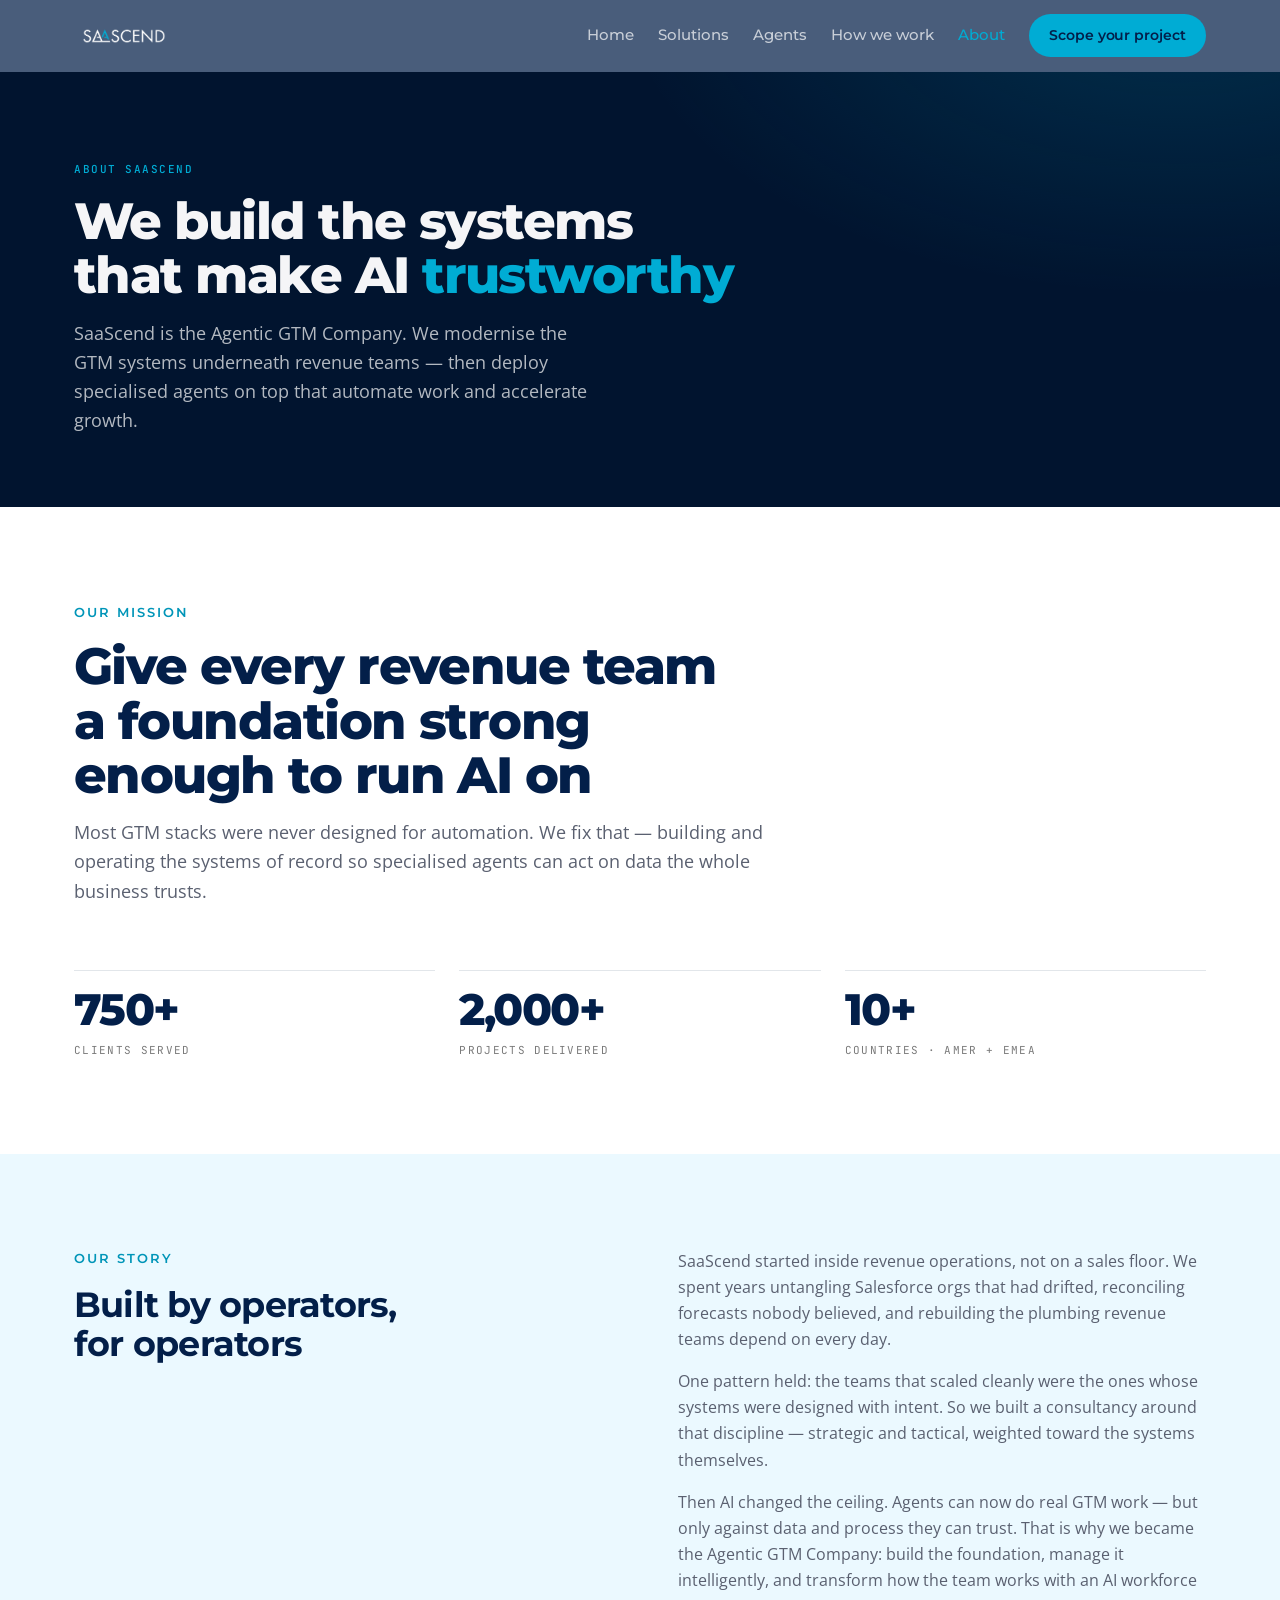
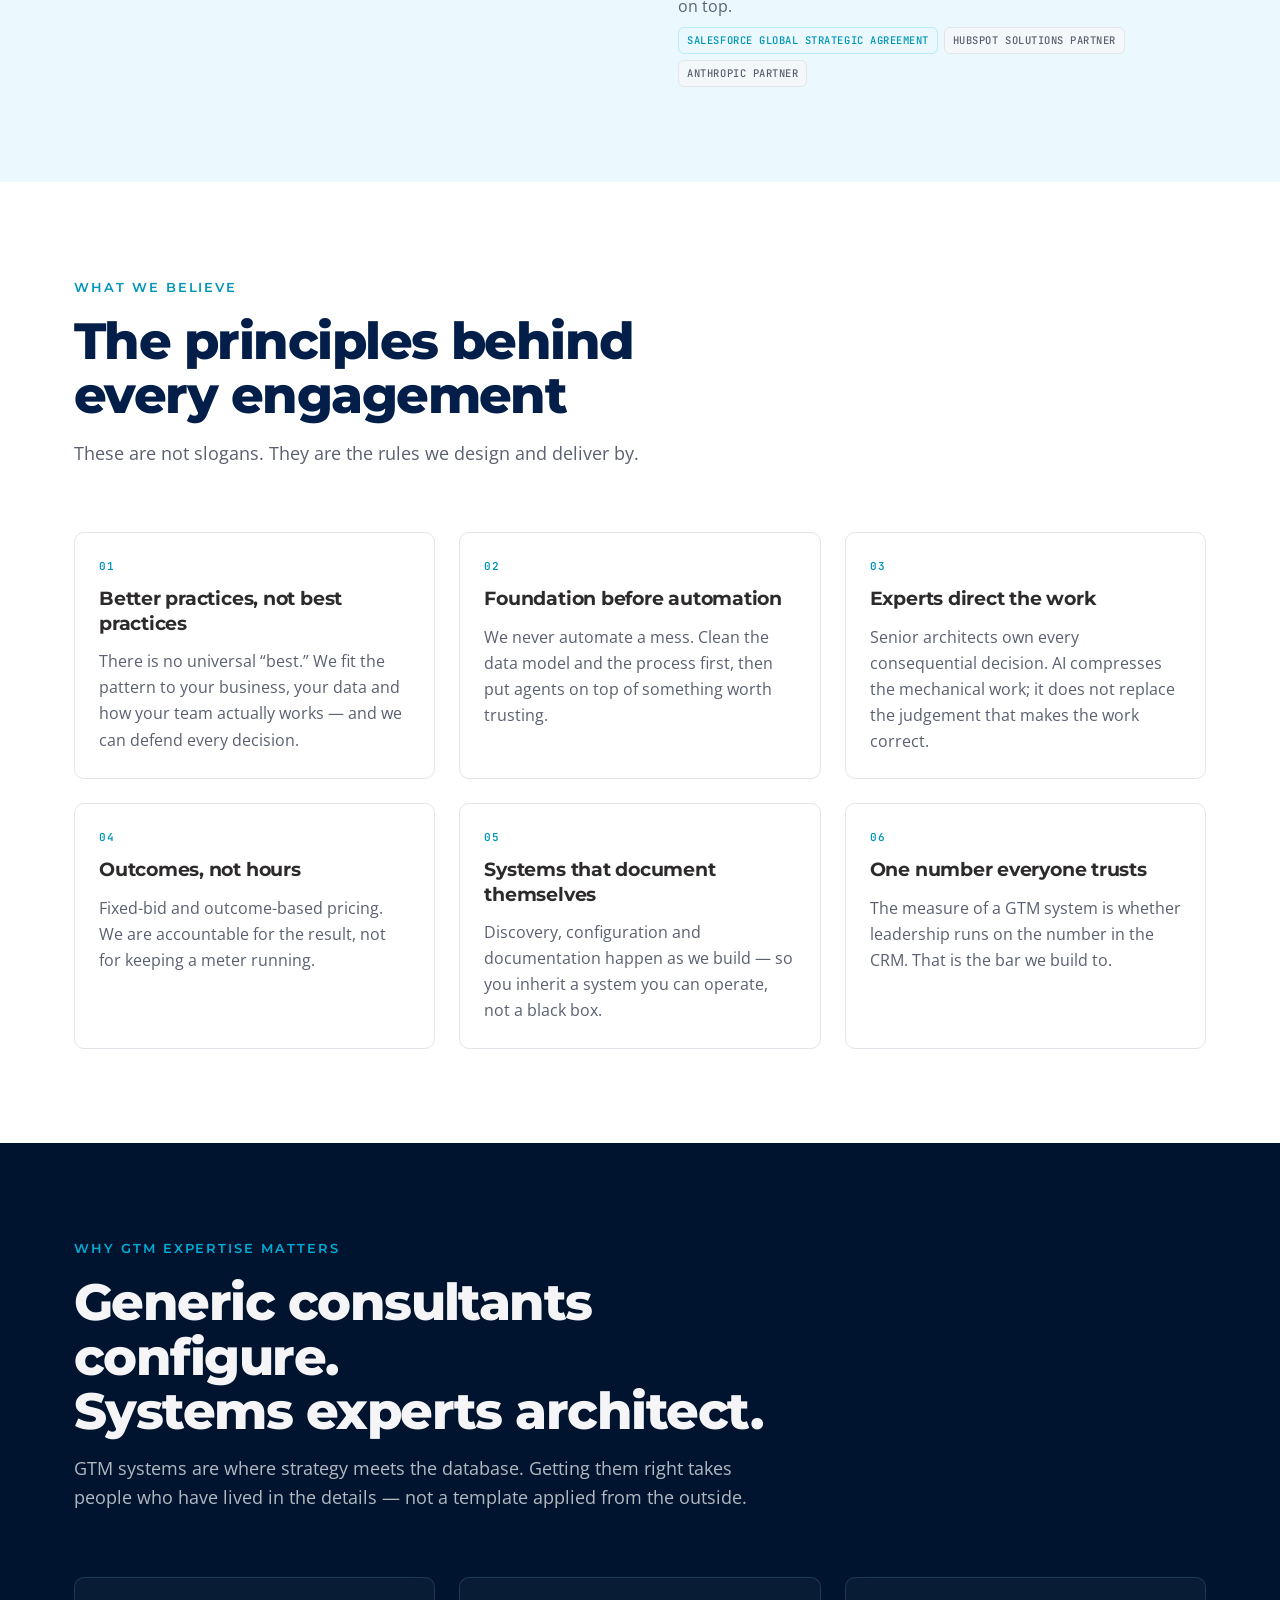
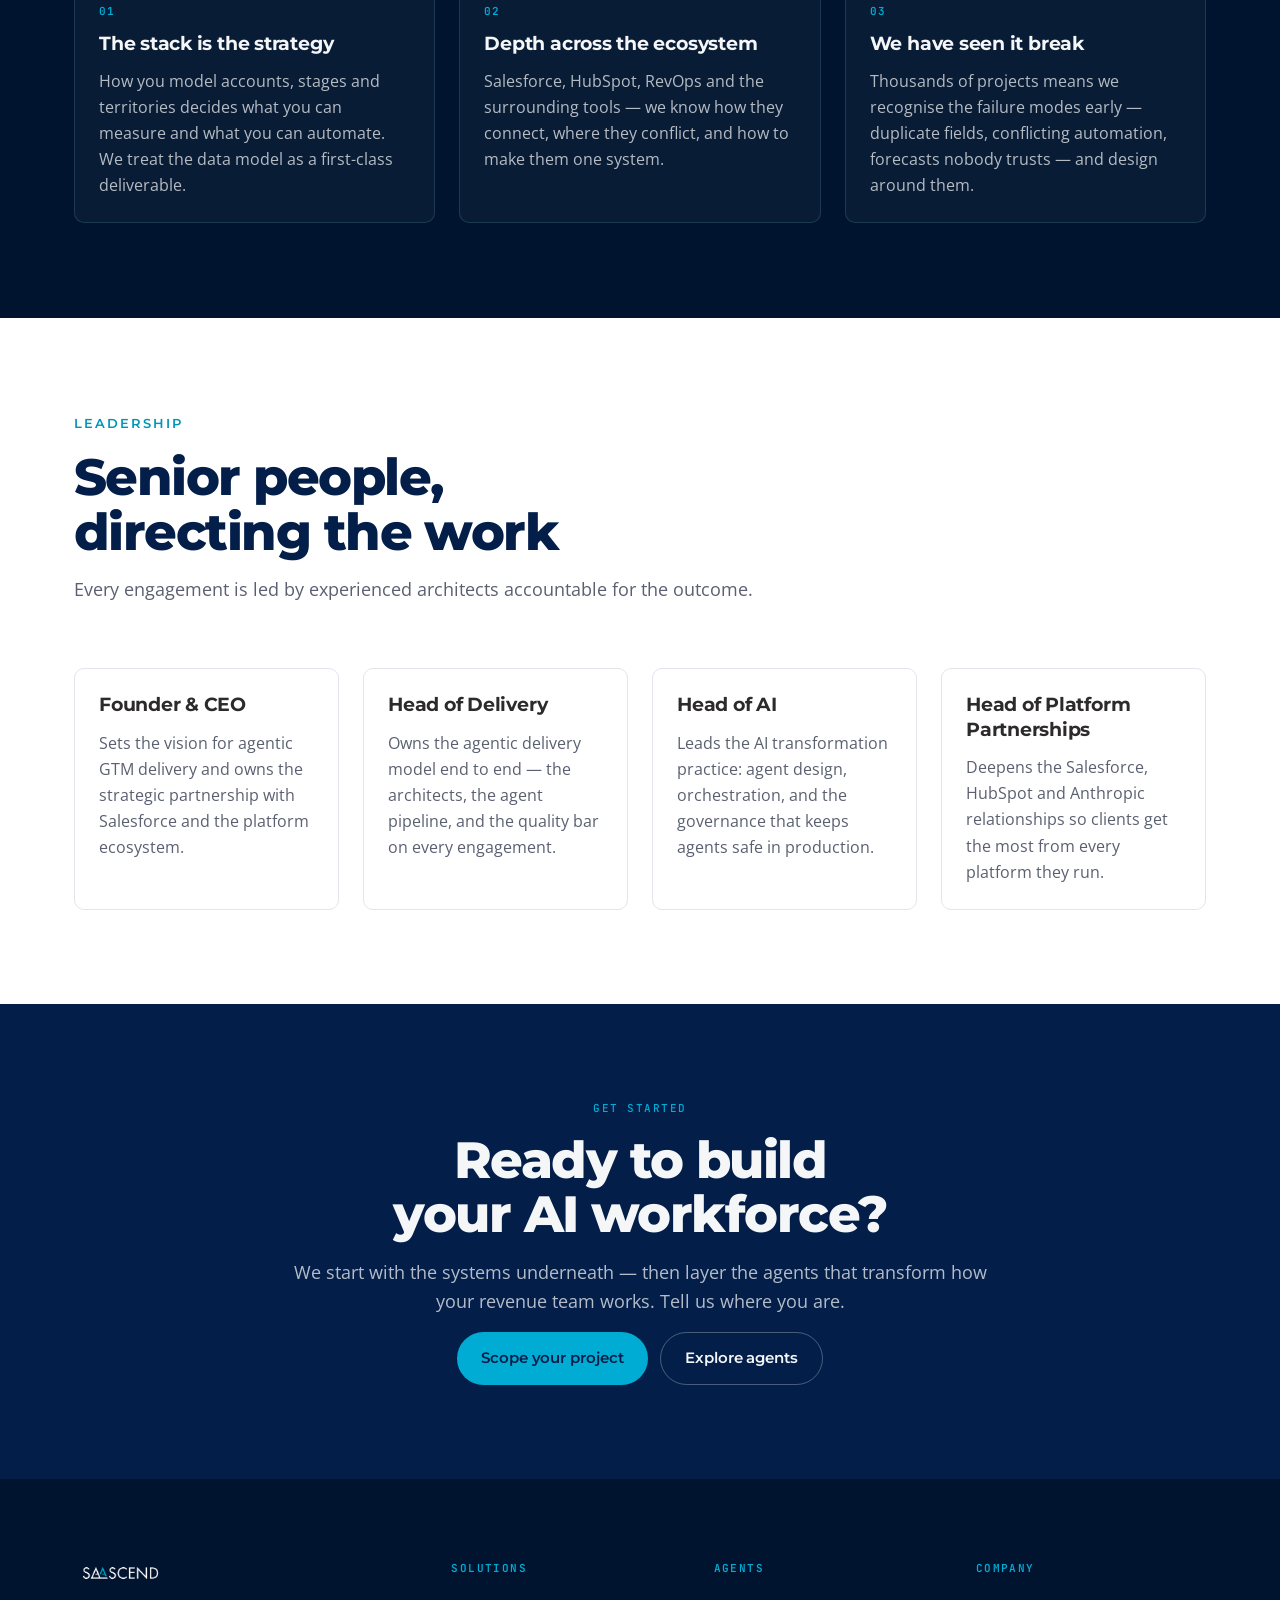
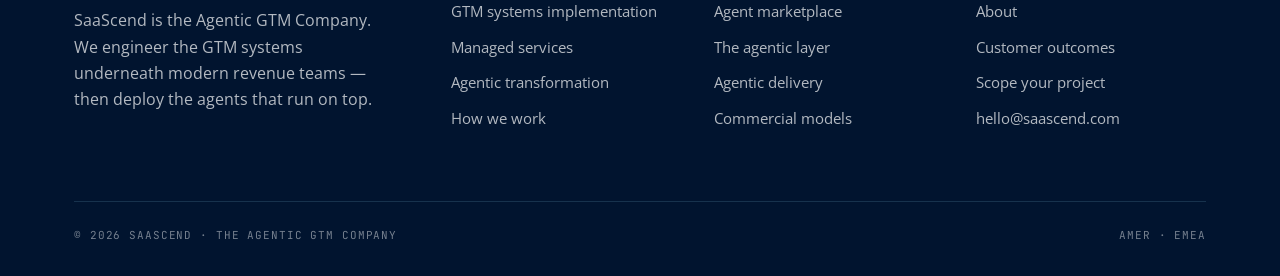
==== about.html @ acc8cec2 "SaaScend marketing site: agentic GTM, built on the load-bearing stack Static six-page site. The sign" ====
<!doctype html>
<html lang="en">
<head>
<meta charset="utf-8">
<meta name="viewport" content="width=device-width, initial-scale=1">
<title>About SaaScend — the Agentic GTM Company</title>
<meta name="description" content="Built by operators, for operators. We modernise the GTM systems underneath revenue teams, then deploy the AI agents that run on top.">
<meta property="og:title" content="About SaaScend — the Agentic GTM Company">
<meta property="og:description" content="Built by operators, for operators. We modernise the GTM systems underneath revenue teams, then deploy the AI agents that run on top.">
<meta property="og:type" content="website">
<meta name="theme-color" content="#01142F">
<link rel="icon" href="assets/saascend-logo.png">
<link rel="preconnect" href="https://fonts.googleapis.com">
<link rel="preconnect" href="https://fonts.gstatic.com" crossorigin>
<link rel="stylesheet" href="https://fonts.googleapis.com/css2?family=Montserrat:wght@500;600;700;800&family=Open+Sans:wght@400;600&family=JetBrains+Mono:wght@500;600&display=swap">
<link rel="stylesheet" href="assets/site.css">
<script>document.documentElement.classList.add('js');</script>
</head>
<body>
<a class="btn" href="#main" style="position:absolute;left:-9999px">Skip to content</a>

<header class="nav">
  <div class="wrap nav__in">
    <a class="nav__logo" href="index.html" aria-label="SaaScend — home">
      <img src="assets/saascend-logo-white.png" alt="SaaScend">
    </a>
    <nav class="nav__links">
      <a class="nav__link" href="index.html">Home</a><a class="nav__link" href="solutions.html">Solutions</a><a class="nav__link" href="agents.html">Agents</a><a class="nav__link" href="how-we-work.html">How we work</a><a class="nav__link is-active" href="about.html">About</a>
      <a class="btn btn--cyan nav__cta" href="contact.html">Scope your project</a>
    </nav>
    <button class="nav__burger" aria-label="Menu" aria-expanded="false">
      <svg width="24" height="24" viewBox="0 0 24 24" fill="none" stroke="currentColor" stroke-width="1.8">
        <path d="M3 6h18M3 12h18M3 18h18"/></svg>
    </button>
  </div>
</header>
<div class="nav__panel">
  <div class="wrap">
    <a href="index.html">Home</a><a href="solutions.html">Solutions</a><a href="agents.html">Agents</a><a href="how-we-work.html">How we work</a><a href="about.html">About</a>
    <a href="contact.html" style="color:var(--cyan)">Scope your project &rarr;</a>
  </div>
</div>

<main id="main" class="page">

<section class="strata strata--tight" style="background:
    radial-gradient(900px 500px at 92% -20%, rgba(0,172,212,0.18), transparent 62%),
    var(--abyss); padding-top:clamp(56px,7vw,88px); padding-bottom:clamp(48px,6vw,72px)">
  <div class="wrap on-dark">
    <div class="head stack-4">
      <div class="t-sys">About SaaScend</div>
      <h1 class="t-h1">We build the systems that make AI <span style="color:var(--cyan)">trustworthy</span></h1>
      <p class="t-lead" style="max-width:52ch">SaaScend is the Agentic GTM Company. We modernise the GTM systems underneath revenue teams — then deploy specialised agents on top that automate work and accelerate growth.</p>
    </div>
  </div>
</section>

<section class="strata strata--light">
  <div class="wrap">
    <div class="head rv">
      <div class="t-eyebrow">Our mission</div>
      <h2 class="t-h1" style="color:var(--navy)">Give every revenue team a foundation strong enough to run AI on</h2>
      <p class="t-lead">Most GTM stacks were never designed for automation. We fix that &mdash;
        building and operating the systems of record so specialised agents can act on data the
        whole business trusts.</p>
    </div>
    <div class="metrics metrics--light mt-16 rv">
      <div class="metric"><b>750+</b><span>clients served</span></div>
      <div class="metric"><b>2,000+</b><span>projects delivered</span></div>
      <div class="metric"><b>10+</b><span>countries &middot; AMER + EMEA</span></div>
    </div>
  </div>
</section>

<section class="strata strata--ice">
  <div class="wrap">
    <div class="grid grid-2" style="gap:clamp(40px,6vw,80px);align-items:start">
      <div class="rv">
        <div class="t-eyebrow">Our story</div>
        <h2 class="t-h2" style="color:var(--navy);margin-top:16px">Built by operators, for operators</h2>
      </div>
      <div class="rv stack-4">
        <p class="t-body">SaaScend started inside revenue operations, not on a sales floor. We spent
          years untangling Salesforce orgs that had drifted, reconciling forecasts nobody believed,
          and rebuilding the plumbing revenue teams depend on every day.</p>
        <p class="t-body">One pattern held: the teams that scaled cleanly were the ones whose
          systems were designed with intent. So we built a consultancy around that discipline
          &mdash; strategic and tactical, weighted toward the systems themselves.</p>
        <p class="t-body">Then AI changed the ceiling. Agents can now do real GTM work &mdash; but
          only against data and process they can trust. That is why we became the Agentic GTM
          Company: build the foundation, manage it intelligently, and transform how the team works
          with an AI workforce on top.</p>
        <div class="chips" style="margin-top:8px">
          <span class="chip chip--cyan">Salesforce Global Strategic Agreement</span>
          <span class="chip">HubSpot solutions partner</span>
          <span class="chip">Anthropic partner</span>
        </div>
      </div>
    </div>
  </div>
</section>

<section class="strata strata--light">
  <div class="wrap">
    <div class="head rv">
      <div class="t-eyebrow">What we believe</div>
      <h2 class="t-h1" style="color:var(--navy)">The principles behind every engagement</h2>
      <p class="t-lead">These are not slogans. They are the rules we design and deliver by.</p>
    </div>
    <div class="grid grid-3 mt-16"><article class="card card--lift rv"><div class="card__num">01</div><h3 class="t-h3">Better practices, not best practices</h3><p class="t-body">There is no universal &ldquo;best.&rdquo; We fit the pattern to your business, your data and how your team actually works &mdash; and we can defend every decision.</p></article><article class="card card--lift rv"><div class="card__num">02</div><h3 class="t-h3">Foundation before automation</h3><p class="t-body">We never automate a mess. Clean the data model and the process first, then put agents on top of something worth trusting.</p></article><article class="card card--lift rv"><div class="card__num">03</div><h3 class="t-h3">Experts direct the work</h3><p class="t-body">Senior architects own every consequential decision. AI compresses the mechanical work; it does not replace the judgement that makes the work correct.</p></article><article class="card card--lift rv"><div class="card__num">04</div><h3 class="t-h3">Outcomes, not hours</h3><p class="t-body">Fixed-bid and outcome-based pricing. We are accountable for the result, not for keeping a meter running.</p></article><article class="card card--lift rv"><div class="card__num">05</div><h3 class="t-h3">Systems that document themselves</h3><p class="t-body">Discovery, configuration and documentation happen as we build &mdash; so you inherit a system you can operate, not a black box.</p></article><article class="card card--lift rv"><div class="card__num">06</div><h3 class="t-h3">One number everyone trusts</h3><p class="t-body">The measure of a GTM system is whether leadership runs on the number in the CRM. That is the bar we build to.</p></article></div>
  </div>
</section>

<section class="strata strata--abyss">
  <div class="wrap on-dark">
    <div class="head rv">
      <div class="t-eyebrow">Why GTM expertise matters</div>
      <h2 class="t-h1">Generic consultants configure.<br>Systems experts architect.</h2>
      <p class="t-lead">GTM systems are where strategy meets the database. Getting them right takes
        people who have lived in the details &mdash; not a template applied from the outside.</p>
    </div>
    <div class="grid grid-3 mt-16"><article class="card card--dark rv"><div class="card__num">01</div><h3 class="t-h3">The stack is the strategy</h3><p class="t-body">How you model accounts, stages and territories decides what you can measure and what you can automate. We treat the data model as a first-class deliverable.</p></article><article class="card card--dark rv"><div class="card__num">02</div><h3 class="t-h3">Depth across the ecosystem</h3><p class="t-body">Salesforce, HubSpot, RevOps and the surrounding tools &mdash; we know how they connect, where they conflict, and how to make them one system.</p></article><article class="card card--dark rv"><div class="card__num">03</div><h3 class="t-h3">We have seen it break</h3><p class="t-body">Thousands of projects means we recognise the failure modes early &mdash; duplicate fields, conflicting automation, forecasts nobody trusts &mdash; and design around them.</p></article></div>
  </div>
</section>

<section class="strata strata--light">
  <div class="wrap">
    <div class="head rv">
      <div class="t-eyebrow">Leadership</div>
      <h2 class="t-h1" style="color:var(--navy)">Senior people, directing the work</h2>
      <p class="t-lead">Every engagement is led by experienced architects accountable for the outcome.</p>
    </div>
    <div class="grid grid-4 mt-16"><article class="card card--lift rv"><h3 class="t-h3">Founder &amp; CEO</h3><p class="t-body">Sets the vision for agentic GTM delivery and owns the strategic partnership with Salesforce and the platform ecosystem.</p></article><article class="card card--lift rv"><h3 class="t-h3">Head of Delivery</h3><p class="t-body">Owns the agentic delivery model end to end &mdash; the architects, the agent pipeline, and the quality bar on every engagement.</p></article><article class="card card--lift rv"><h3 class="t-h3">Head of AI</h3><p class="t-body">Leads the AI transformation practice: agent design, orchestration, and the governance that keeps agents safe in production.</p></article><article class="card card--lift rv"><h3 class="t-h3">Head of Platform Partnerships</h3><p class="t-body">Deepens the Salesforce, HubSpot and Anthropic relationships so clients get the most from every platform they run.</p></article></div>
  </div>
</section>

<section class="strata strata--dark">
  <div class="wrap on-dark">
    <div class="head head--center rv">
      <div class="t-sys">Get started</div>
      <h2 class="t-h1">Ready to build your AI workforce?</h2>
      <p class="t-lead">We start with the systems underneath &mdash; then layer the agents that
        transform how your revenue team works. Tell us where you are.</p>
      <div class="btn-row" style="justify-content:center">
        <a class="btn btn--cyan" href="contact.html">Scope your project</a>
        <a class="btn btn--ghost-dark" href="agents.html">Explore agents</a>
      </div>
    </div>
  </div>
</section>

</main>

<footer class="foot">
  <div class="wrap">
    <div class="foot__top">
      <div>
        <div class="foot__logo"><img src="assets/saascend-logo-white.png" alt="SaaScend"></div>
        <p class="t-body" style="margin-top:20px;max-width:34ch;color:var(--on-dark-soft)">
          SaaScend is the Agentic GTM Company. We engineer the GTM systems underneath modern
          revenue teams &mdash; then deploy the agents that run on top.</p>
      </div>
      <div class="foot__col">
        <h4>Solutions</h4>
        <a href="solutions.html">GTM systems implementation</a>
        <a href="solutions.html#manage">Managed services</a>
        <a href="solutions.html#transform">Agentic transformation</a>
        <a href="how-we-work.html">How we work</a>
      </div>
      <div class="foot__col">
        <h4>Agents</h4>
        <a href="agents.html">Agent marketplace</a>
        <a href="index.html#orchestration">The agentic layer</a>
        <a href="how-we-work.html#delivery">Agentic delivery</a>
        <a href="how-we-work.html#pricing">Commercial models</a>
      </div>
      <div class="foot__col">
        <h4>Company</h4>
        <a href="about.html">About</a>
        <a href="index.html#outcomes">Customer outcomes</a>
        <a href="contact.html">Scope your project</a>
        <a href="mailto:hello@saascend.com">hello@saascend.com</a>
      </div>
    </div>
    <div class="foot__base">
      <span>&copy; 2026 SaaScend &middot; The Agentic GTM Company</span>
      <span>AMER &middot; EMEA</span>
    </div>
  </div>
</footer>

<script src="assets/agents-data.js"></script>
<script src="assets/site.js"></script>
</body>
</html>
---- assets/site.css ----
/* =====================================================================
   SaaScend — site.css
   Design system for the Agentic GTM marketing site.
   Brand tokens sourced from the SaaScend brand kit (colors_and_type.css).
   Motion follows the strong-ease-out house curves; UI stays under 300ms.
   ===================================================================== */

/* ---------- 1. TOKENS ---------- */
:root {
  /* Brand */
  --cyan:        #00ACD4;
  --cyan-600:    #0095B8;
  --cyan-200:    #B8ECFA;
  --navy:        #031F49;
  --navy-800:    #0A2E5C;
  --navy-600:    #17407A;
  --blue:        #1071C3;
  --blue-600:    #0B5FA3;
  --blue-400:    #3E93D9;

  /* Ground: one step deeper than brand navy, so navy reads as elevation */
  --abyss:       #01142F;

  /* Neutrals */
  --ink-900:     #1A1D28;
  --ink-800:     #2D2A2B;
  --ink-600:     #5A6070;
  --ink-500:     #7A7A7A;
  --ink-300:     #C9CED6;
  --ink-200:     #E2E6EA;
  --ink-100:     #F5F8FA;
  --ice:         #EBF9FF;
  --white:       #FFFFFF;

  /* On-dark */
  --on-dark:        rgba(255,255,255,0.96);
  --on-dark-soft:   rgba(255,255,255,0.70);
  --on-dark-faint:  rgba(255,255,255,0.46);
  --rule-dark:      rgba(140,205,235,0.16);
  --rule-dark-hi:   rgba(0,172,212,0.55);
  --plate:          rgba(255,255,255,0.035);
  --plate-hi:       rgba(255,255,255,0.065);

  /* Type */
  --display: 'Montserrat', ui-sans-serif, system-ui, -apple-system, 'Segoe UI', sans-serif;
  --body:    'Open Sans', ui-sans-serif, system-ui, -apple-system, 'Segoe UI', sans-serif;
  --mono:    'JetBrains Mono', ui-monospace, 'SF Mono', Menlo, Consolas, monospace;

  /* Space (4px base) */
  --s1: 4px;  --s2: 8px;   --s3: 12px;  --s4: 16px;  --s5: 20px;
  --s6: 24px; --s8: 32px;  --s10: 40px; --s12: 48px; --s16: 64px;
  --s20: 80px; --s24: 96px; --s32: 128px;

  --radius:    10px;
  --radius-sm: 6px;
  --radius-pill: 999px;

  /* Motion — strong curves; built-ins are too weak */
  --ease-out:    cubic-bezier(0.23, 1, 0.32, 1);
  --ease-in-out: cubic-bezier(0.77, 0, 0.175, 1);
  --t-press: 140ms;
  --t-ui:    200ms;
  --t-panel: 280ms;

  --wrap: 1180px;
  --nav-h: 72px;
}

/* ---------- 2. RESET ---------- */
*, *::before, *::after { box-sizing: border-box; }
html { -webkit-text-size-adjust: 100%; scroll-behavior: smooth; }
@media (prefers-reduced-motion: reduce) { html { scroll-behavior: auto; } }
body {
  margin: 0;
  font-family: var(--body);
  font-size: 1rem;
  line-height: 1.65;
  color: var(--ink-800);
  background: var(--white);
  -webkit-font-smoothing: antialiased;
  text-rendering: optimizeLegibility;
}
img, svg { max-width: 100%; height: auto; display: block; }
a { color: inherit; text-decoration: none; }
button { font: inherit; color: inherit; background: none; border: 0; cursor: pointer; }
ul { margin: 0; padding: 0; list-style: none; }
h1, h2, h3, h4, p { margin: 0; }
:focus-visible { outline: 2px solid var(--cyan); outline-offset: 3px; border-radius: 3px; }

/* ---------- 3. TYPE ---------- */
/* Tracking is size-specific: large display tightens hard, body sits near zero. */
.t-display {
  text-wrap: balance;
  font-family: var(--display);
  font-weight: 800;
  font-size: clamp(2.25rem, 4.4vw, 3.5rem);
  line-height: 1.04;
  letter-spacing: -0.035em;
}
.t-h1 {
  text-wrap: balance;
  font-family: var(--display);
  font-weight: 800;
  font-size: clamp(2rem, 4vw, 3.25rem);
  line-height: 1.06;
  letter-spacing: -0.03em;
}
.t-h2 {
  text-wrap: balance;
  font-family: var(--display);
  font-weight: 700;
  font-size: clamp(1.6rem, 2.7vw, 2.3rem);
  line-height: 1.14;
  letter-spacing: -0.022em;
}
.t-h3 {
  font-family: var(--display);
  font-weight: 700;
  font-size: 1.1875rem;
  line-height: 1.3;
  letter-spacing: -0.012em;
}
.t-h4 {
  font-family: var(--display);
  font-weight: 600;
  font-size: 1.0625rem;
  line-height: 1.35;
  letter-spacing: -0.008em;
}
.t-lead {
  font-size: 1.125rem;
  line-height: 1.62;
  color: var(--ink-600);
}
.t-body  { font-size: 0.9688rem; line-height: 1.68; color: var(--ink-600); }
.t-small { font-size: 0.875rem;  line-height: 1.6;  color: var(--ink-500); }

/* The system voice: monospace for anything the machine owns —
   layer ids, field counts, stack names, units. */
.t-sys {
  font-family: var(--mono);
  font-size: 0.6875rem;
  font-weight: 500;
  letter-spacing: 0.14em;
  text-transform: uppercase;
  color: var(--cyan-600);
}
.t-eyebrow {
  font-family: var(--display);
  font-weight: 600;
  font-size: 0.8125rem;
  letter-spacing: 0.15em;
  text-transform: uppercase;
  color: var(--cyan-600);
}

/* On-dark type overrides */
.on-dark { color: var(--on-dark); }
.on-dark .t-lead,
.on-dark .t-body  { color: var(--on-dark-soft); }
.on-dark .t-small { color: var(--on-dark-faint); }
.on-dark .t-sys,
.on-dark .t-eyebrow { color: var(--cyan); }

/* ---------- 4. LAYOUT ---------- */
.wrap { width: 100%; max-width: var(--wrap); margin: 0 auto; padding: 0 var(--s6); }
.strata { padding: clamp(56px, 7.4vw, 104px) 0; position: relative; }
.strata--tight { padding: clamp(48px, 6vw, 80px) 0; }
.strata--light { background: var(--white); }
.strata--ice   { background: var(--ice); }
.strata--paper { background: var(--ink-100); }
.strata--dark  { background: var(--navy); color: var(--on-dark); }
.strata--abyss { background: var(--abyss); color: var(--on-dark); }

/* Hairline rules do the structural work; cards mostly go borderless. */
.strata--light + .strata--light { border-top: 1px solid var(--ink-200); }
.rule      { height: 1px; background: var(--ink-200); border: 0; margin: 0; }
.rule-dark { height: 1px; background: var(--rule-dark); border: 0; margin: 0; }

.head { max-width: 720px; }
.head > * + * { margin-top: var(--s4); }
.head--center { max-width: 700px; margin-inline: auto; text-align: center; }

.grid { display: grid; gap: var(--s6); }
.grid-2 { grid-template-columns: repeat(2, minmax(0,1fr)); }
.grid-3 { grid-template-columns: repeat(3, minmax(0,1fr)); }
.grid-4 { grid-template-columns: repeat(4, minmax(0,1fr)); }
@media (max-width: 900px) {
  .grid-3, .grid-4 { grid-template-columns: repeat(2, minmax(0,1fr)); }
}
@media (max-width: 620px) {
  .grid-2, .grid-3, .grid-4 { grid-template-columns: 1fr; }
}
.stack-4  > * + * { margin-top: var(--s4); }
.stack-6  > * + * { margin-top: var(--s6); }
.stack-8  > * + * { margin-top: var(--s8); }
.stack-12 > * + * { margin-top: var(--s12); }
.mt-10 { margin-top: var(--s10); }
.mt-12 { margin-top: var(--s12); }
.mt-16 { margin-top: var(--s16); }

/* ---------- 5. BUTTONS ---------- */
.btn {
  display: inline-flex; align-items: center; gap: var(--s2);
  font-family: var(--display); font-weight: 600; font-size: 0.9375rem;
  letter-spacing: -0.005em;
  padding: 13px 24px; border-radius: var(--radius-pill);
  transition: transform var(--t-press) var(--ease-out),
              background-color var(--t-ui) ease,
              border-color var(--t-ui) ease,
              color var(--t-ui) ease;
  will-change: transform;
}
.btn:active { transform: scale(0.97); }
.btn--primary { background: var(--blue); color: var(--white); }
.btn--primary:hover { background: var(--blue-600); }
.btn--cyan { background: var(--cyan); color: var(--navy); }
.btn--cyan:hover { background: var(--cyan-200); }
.btn--ghost { border: 1px solid var(--ink-300); color: var(--ink-900); }
.btn--ghost:hover { border-color: var(--navy); background: var(--ink-100); }
.btn--ghost-dark { border: 1px solid rgba(255,255,255,0.28); color: var(--on-dark); }
.btn--ghost-dark:hover { border-color: var(--cyan); background: rgba(255,255,255,0.06); }
.btn-row { display: flex; flex-wrap: wrap; gap: var(--s3); }

.tlink {
  display: inline-flex; align-items: center; gap: 7px;
  font-family: var(--display); font-weight: 600; font-size: 0.9375rem;
  color: var(--blue);
  transition: color var(--t-ui) ease;
}
.tlink .arw { transition: transform var(--t-ui) var(--ease-out); }
.tlink:hover { color: var(--cyan-600); }
.tlink:hover .arw { transform: translateX(4px); }
.on-dark .tlink { color: var(--cyan); }
.on-dark .tlink:hover { color: var(--cyan-200); }

/* ---------- 6. NAV — translucent layer, content scrolls under ---------- */
.nav {
  position: fixed; inset: 0 0 auto 0; z-index: 60; height: var(--nav-h);
  display: flex; align-items: center;
  background: rgba(3,31,73,0.72);
  backdrop-filter: blur(18px) saturate(170%);
  -webkit-backdrop-filter: blur(18px) saturate(170%);
  border-bottom: 1px solid transparent;
  transition: background-color var(--t-panel) ease, border-color var(--t-panel) ease;
}
.nav.is-scrolled {
  background: rgba(2,20,47,0.88);
  border-bottom-color: var(--rule-dark);
}
.nav__in { display: flex; align-items: center; gap: var(--s8); width: 100%; }
.nav__logo img { height: 30px; width: auto; }
.nav__links { display: flex; align-items: center; gap: var(--s6); margin-left: auto; }
.nav__link {
  font-family: var(--display); font-weight: 500; font-size: 0.9063rem;
  color: var(--on-dark-soft);
  transition: color var(--t-ui) ease;
}
.nav__link:hover { color: var(--on-dark); }
.nav__link.is-active { color: var(--cyan); }
.nav__cta { padding: 10px 20px; font-size: 0.875rem; }
.nav__burger { display: none; margin-left: auto; padding: var(--s2); color: var(--on-dark); }

.nav__panel {
  position: fixed; inset: var(--nav-h) 0 auto 0; z-index: 55;
  background: rgba(2,20,47,0.97);
  backdrop-filter: blur(20px);
  -webkit-backdrop-filter: blur(20px);
  border-bottom: 1px solid var(--rule-dark);
  padding: var(--s6);
  display: none;
}
.nav__panel.is-open { display: block; }
.nav__panel a {
  display: block; padding: 13px 0;
  font-family: var(--display); font-weight: 600; font-size: 1.0625rem;
  color: var(--on-dark);
  border-bottom: 1px solid var(--rule-dark);
}
.nav__panel a:last-of-type { border-bottom: 0; }
@media (max-width: 940px) {
  .nav__links { display: none; }
  .nav__burger { display: block; }
}

.page { padding-top: var(--nav-h); }

/* ---------- 7. HERO + THE SIGNATURE: THE LOAD-BEARING STACK ---------- */
.hero {
  background:
    radial-gradient(1100px 620px at 88% -8%, rgba(0,172,212,0.20), transparent 62%),
    radial-gradient(760px 480px at 4% 105%, rgba(16,113,195,0.20), transparent 66%),
    var(--abyss);
  color: var(--on-dark);
  padding: clamp(48px, 5.4vw, 72px) 0 clamp(56px, 6.2vw, 88px);
  overflow: hidden;
}
.hero__grid {
  display: grid;
  grid-template-columns: minmax(0, 1.25fr) minmax(0, 1fr);
  gap: clamp(36px, 5vw, 72px);
  align-items: center;
}
@media (max-width: 980px) { .hero__grid { grid-template-columns: 1fr; } }
.hero__copy > * + * { margin-top: var(--s5); }
.hero__copy .btn-row { margin-top: var(--s8); }
.hero__display .accent { color: var(--cyan); }
.hero__sub { max-width: 30rem; }

.hero__meta {
  display: flex; flex-wrap: wrap; gap: var(--s6);
  margin-top: var(--s8); padding-top: var(--s5);
  border-top: 1px solid var(--rule-dark);
}
.hero__meta div { min-width: 96px; }
@media (max-width: 620px) {
  .hero__meta { display: grid; grid-template-columns: repeat(2, minmax(0,1fr)); gap: var(--s5) var(--s4); }
}
.hero__meta b {
  display: block;
  font-family: var(--display); font-weight: 800; font-size: 1.5rem;
  letter-spacing: -0.02em; color: var(--on-dark);
}

/* The stack: five load-bearing layers. Order is the argument, so the
   layers are numbered and they assemble bottom-up on load. */
.stackfig { position: relative; }
.stackfig__cap {
  display: flex; justify-content: space-between; align-items: baseline;
  gap: var(--s4); margin-bottom: var(--s4);
}
.layers { display: flex; flex-direction: column-reverse; gap: 6px; }

.layer {
  display: grid;
  grid-template-columns: 42px minmax(0,1fr);
  gap: var(--s4);
  align-items: start;
  padding: 15px 18px;
  background: var(--plate);
  border: 1px solid var(--rule-dark);
  border-top-color: rgba(255,255,255,0.13);
  border-radius: var(--radius-sm);
  text-align: left; width: 100%;
  transition: transform var(--t-ui) var(--ease-out),
              background-color var(--t-ui) ease,
              border-color var(--t-ui) ease;
}
.layer:hover, .layer.is-open {
  background: var(--plate-hi);
  border-color: var(--rule-dark-hi);
  transform: translateY(-2px);
}
.layer:active { transform: translateY(-1px) scale(0.995); }
.layer__id {
  font-family: var(--mono); font-size: 0.6875rem; font-weight: 600;
  letter-spacing: 0.06em; color: var(--cyan);
  padding-top: 2px;
}
.layer__name {
  font-family: var(--display); font-weight: 700; font-size: 0.9688rem;
  letter-spacing: -0.01em; color: var(--on-dark);
}
.layer__note {
  font-size: 0.8438rem; line-height: 1.55; color: var(--on-dark-soft);
  margin-top: 3px;
}
/* Top layer is the payoff — it gets the cyan edge and the brightest plate. */
.layer--top {
  background: rgba(0,172,212,0.13);
  border-color: rgba(0,172,212,0.42);
  border-top-color: rgba(0,172,212,0.75);
}
.layer--top:hover { background: rgba(0,172,212,0.19); }
.layer--top .layer__name { color: var(--white); }

.stackfig__foot {
  margin-top: var(--s5); padding-top: var(--s4);
  border-top: 1px solid var(--rule-dark);
  font-size: 0.8438rem; line-height: 1.6; color: var(--on-dark-soft);
}
.stackfig__foot b { color: var(--cyan); font-weight: 600; }

/* ---------- 8. CARDS ---------- */
.card {
  background: var(--white);
  border: 1px solid var(--ink-200);
  border-radius: var(--radius);
  padding: var(--s6);
  transition: transform var(--t-ui) var(--ease-out),
              border-color var(--t-ui) ease,
              box-shadow var(--t-ui) ease;
}
.card > * + * { margin-top: var(--s3); }
.card--lift:hover {
  transform: translateY(-3px);
  border-color: var(--cyan-200);
  box-shadow: 0 14px 34px rgba(3,31,73,0.09);
}
.card--dark {
  background: var(--plate);
  border-color: var(--rule-dark);
  color: var(--on-dark);
}
.card--dark:hover { border-color: var(--rule-dark-hi); }
.card__num {
  font-family: var(--mono); font-size: 0.6875rem; font-weight: 600;
  letter-spacing: 0.1em; color: var(--cyan-600);
}
.on-dark .card__num { color: var(--cyan); }

/* Chips: the mono voice, used for systems an agent touches */
.chips { display: flex; flex-wrap: wrap; gap: 6px; }
.chip {
  font-family: var(--mono); font-size: 0.6563rem; font-weight: 500;
  letter-spacing: 0.05em; text-transform: uppercase;
  padding: 4px 8px; border-radius: var(--radius-sm);
  background: var(--ink-100); color: var(--ink-600);
  border: 1px solid var(--ink-200);
}
.on-dark .chip,
.card--dark .chip {
  background: rgba(255,255,255,0.05); color: var(--on-dark-soft);
  border-color: var(--rule-dark);
}
.chip--cyan { background: var(--ice); color: var(--cyan-600); border-color: var(--cyan-200); }

/* ---------- 9. PILLAR (Build / Manage / Transform) ---------- */
.pillar {
  display: grid; grid-template-columns: 44px minmax(0,1fr);
  gap: var(--s5);
  padding: var(--s8) 0;
  border-top: 1px solid var(--ink-200);
}
.pillar:last-child { border-bottom: 1px solid var(--ink-200); }
.pillar__k {
  font-family: var(--mono); font-size: 0.75rem; font-weight: 600;
  letter-spacing: 0.06em; color: var(--cyan-600);
}
.pillar__body > * + * { margin-top: var(--s4); }
@media (max-width: 620px) { .pillar { grid-template-columns: 1fr; gap: var(--s3); } }

/* ---------- 10. SPLIT (problem vs approach) ---------- */
.split { display: grid; grid-template-columns: repeat(2, minmax(0,1fr)); gap: var(--s6); }
@media (max-width: 820px) { .split { grid-template-columns: 1fr; } }
.panel {
  border-radius: var(--radius); padding: var(--s8);
  border: 1px solid var(--ink-200); background: var(--white);
}
.panel--problem { background: var(--ink-100); }
.panel--ours { border-color: var(--cyan-200); background: var(--ice); }
.panel__list { margin-top: var(--s5); }
.panel__list li {
  display: grid; grid-template-columns: 18px 1fr; gap: var(--s3);
  padding: 11px 0; font-size: 0.9375rem; line-height: 1.55;
  border-top: 1px solid rgba(3,31,73,0.08);
}
.panel__list li:first-child { border-top: 0; }
.panel__list .mk { font-family: var(--mono); font-weight: 600; color: var(--ink-300); }
.panel--ours .panel__list .mk { color: var(--cyan); }

/* ---------- 11. METRICS ---------- */
.metrics { display: grid; grid-template-columns: repeat(3, minmax(0,1fr)); gap: var(--s6); }
@media (max-width: 700px) { .metrics { grid-template-columns: 1fr; } }
.metric { padding-top: var(--s4); border-top: 1px solid var(--rule-dark); }
.metric b {
  display: block; font-family: var(--display); font-weight: 800;
  font-size: clamp(2rem, 3.6vw, 2.75rem); line-height: 1;
  letter-spacing: -0.035em; color: var(--white);
}
.metric span {
  display: block; margin-top: 10px;
  font-family: var(--mono); font-size: 0.6875rem; letter-spacing: 0.12em;
  text-transform: uppercase; color: var(--on-dark-faint);
  overflow-wrap: normal; hyphens: none;
}
.metrics--light .metric { border-top-color: var(--ink-200); }
.metrics--light .metric b { color: var(--navy); }
.metrics--light .metric span { color: var(--ink-500); }

/* ---------- 12. AGENT MARKETPLACE ---------- */
.filters { display: flex; flex-wrap: wrap; gap: var(--s2); }
.filter {
  font-family: var(--display); font-weight: 600; font-size: 0.8438rem;
  padding: 9px 16px; border-radius: var(--radius-pill);
  border: 1px solid var(--ink-200); color: var(--ink-600);
  transition: transform var(--t-press) var(--ease-out),
              background-color var(--t-ui) ease,
              color var(--t-ui) ease, border-color var(--t-ui) ease;
}
.filter:hover { border-color: var(--ink-300); color: var(--ink-900); }
.filter:active { transform: scale(0.97); }
.filter.is-on { background: var(--navy); border-color: var(--navy); color: var(--white); }
.filter__n { font-family: var(--mono); font-size: 0.6875rem; opacity: 0.6; margin-left: 5px; }

.agents { display: grid; grid-template-columns: repeat(3, minmax(0,1fr)); gap: var(--s4); }
@media (max-width: 940px) { .agents { grid-template-columns: repeat(2, minmax(0,1fr)); } }
@media (max-width: 620px) { .agents { grid-template-columns: 1fr; } }
.agent {
  display: flex; flex-direction: column; gap: var(--s3);
  background: var(--white); border: 1px solid var(--ink-200);
  border-radius: var(--radius); padding: var(--s5);
  transition: transform var(--t-ui) var(--ease-out),
              border-color var(--t-ui) ease, box-shadow var(--t-ui) ease;
}
.agent:hover {
  transform: translateY(-3px);
  border-color: var(--cyan-200);
  box-shadow: 0 12px 30px rgba(3,31,73,0.08);
}
.agent__team {
  font-family: var(--mono); font-size: 0.6563rem; font-weight: 600;
  letter-spacing: 0.11em; text-transform: uppercase; color: var(--cyan-600);
}
.agent__gain {
  margin-top: auto; padding-top: var(--s3);
  border-top: 1px solid var(--ink-200);
  font-family: var(--display); font-weight: 600; font-size: 0.8438rem;
  color: var(--navy);
}
.agent[hidden] { display: none; }
.agents-empty {
  padding: var(--s16) 0; text-align: center;
  font-size: 0.9375rem; color: var(--ink-500);
}

/* ---------- 13. VERSUS TABLE ---------- */
.versus { display: grid; grid-template-columns: repeat(2, minmax(0,1fr)); gap: var(--s6); }
@media (max-width: 820px) { .versus { grid-template-columns: 1fr; } }
.vcol {
  border-radius: var(--radius); padding: var(--s8);
  border: 1px solid var(--rule-dark); background: var(--plate);
}
.vcol--ours { border-color: rgba(0,172,212,0.42); background: rgba(0,172,212,0.09); }
.vcol__hd {
  padding-bottom: var(--s4); margin-bottom: var(--s2);
  border-bottom: 1px solid var(--rule-dark);
}
.vcol li {
  padding: 13px 0; font-size: 0.9375rem; line-height: 1.5;
  color: var(--on-dark-soft);
  border-bottom: 1px solid var(--rule-dark);
}
.vcol li:last-child { border-bottom: 0; }
.vcol--ours li { color: var(--on-dark); }
.vcol__win { color: var(--cyan) !important; font-weight: 600; }

/* ---------- 14. MATURITY LADDER ---------- */
.ladder { display: flex; flex-direction: column-reverse; gap: 4px; }
.rung {
  display: grid; grid-template-columns: 46px minmax(0,1fr);
  gap: var(--s4); align-items: baseline;
  padding: 17px 20px;
  border: 1px solid var(--ink-200); border-radius: var(--radius-sm);
  background: var(--white);
  transition: transform var(--t-ui) var(--ease-out),
              border-color var(--t-ui) ease, background-color var(--t-ui) ease;
}
.rung:hover { transform: translateX(4px); border-color: var(--cyan-200); background: var(--ice); }
.rung__k { font-family: var(--mono); font-size: 0.6875rem; font-weight: 600; letter-spacing: 0.08em; color: var(--cyan-600); }
.rung__t { font-family: var(--display); font-weight: 700; font-size: 1rem; letter-spacing: -0.01em; color: var(--navy); }
.rung__d { font-size: 0.875rem; line-height: 1.5; color: var(--ink-600); margin-top: 2px; }
.rung--peak { border-color: var(--cyan); background: var(--ice); }

/* ---------- 15. QUIZ ---------- */
.quiz {
  border: 1px solid var(--rule-dark); border-radius: var(--radius);
  background: var(--plate); padding: clamp(24px, 4vw, 40px);
}
.quiz__bar {
  display: flex; align-items: center; justify-content: space-between;
  gap: var(--s4); padding-bottom: var(--s5); margin-bottom: var(--s6);
  border-bottom: 1px solid var(--rule-dark);
}
.quiz__track { flex: 1; height: 3px; background: rgba(255,255,255,0.1); border-radius: 2px; overflow: hidden; }
.quiz__fill {
  height: 100%; width: 0%; background: var(--cyan);
  transition: width var(--t-panel) var(--ease-out);
}
.quiz__q { font-family: var(--display); font-weight: 700; font-size: 1.125rem; letter-spacing: -0.015em; color: var(--on-dark); }
.quiz__opts { margin-top: var(--s5); display: grid; gap: var(--s2); }
.quiz__opt {
  text-align: left; padding: 14px 18px;
  border: 1px solid var(--rule-dark); border-radius: var(--radius-sm);
  color: var(--on-dark-soft); font-size: 0.9375rem;
  transition: transform var(--t-press) var(--ease-out),
              border-color var(--t-ui) ease, background-color var(--t-ui) ease,
              color var(--t-ui) ease;
}
.quiz__opt:hover { border-color: var(--rule-dark-hi); background: var(--plate-hi); color: var(--on-dark); }
.quiz__opt:active { transform: scale(0.99); }
.quiz__res { display: none; }
.quiz__res.is-on { display: block; }
.quiz__stage {
  font-family: var(--display); font-weight: 800;
  font-size: clamp(1.75rem, 3.4vw, 2.5rem); letter-spacing: -0.03em;
  color: var(--cyan); line-height: 1.05;
}

/* ---------- 16. FAQ ---------- */
.faq { border-top: 1px solid var(--ink-200); }
.faq details { border-bottom: 1px solid var(--ink-200); }
.faq summary {
  display: flex; align-items: center; justify-content: space-between; gap: var(--s4);
  padding: 20px 0; cursor: pointer; list-style: none;
  font-family: var(--display); font-weight: 600; font-size: 1.0313rem;
  letter-spacing: -0.012em; color: var(--navy);
  transition: color var(--t-ui) ease;
}
.faq summary::-webkit-details-marker { display: none; }
.faq summary:hover { color: var(--cyan-600); }
.faq summary .pm {
  flex: 0 0 auto; font-family: var(--mono); font-size: 1rem; color: var(--cyan-600);
  transition: transform var(--t-ui) var(--ease-out);
}
.faq details[open] summary .pm { transform: rotate(45deg); }
.faq__a { padding: 0 0 22px; max-width: 62ch; font-size: 0.9375rem; line-height: 1.68; color: var(--ink-600); }

/* ---------- 17. QUOTE ---------- */
.quote { max-width: 780px; margin-inline: auto; text-align: center; }
.quote__t {
  font-family: var(--display); font-weight: 600;
  font-size: clamp(1.25rem, 2.4vw, 1.75rem); line-height: 1.38;
  letter-spacing: -0.018em; color: var(--on-dark);
}
.quote__who { margin-top: var(--s6); font-size: 0.875rem; color: var(--on-dark-faint); }
.quote__who b { display: block; color: var(--on-dark); font-family: var(--display); font-weight: 600; }

/* ---------- 18. FORM ---------- */
.form { display: grid; gap: var(--s4); }
.field { display: grid; gap: 7px; }
.field > label {
  font-family: var(--mono); font-size: 0.6875rem; font-weight: 600;
  letter-spacing: 0.11em; text-transform: uppercase; color: var(--cyan-600);
}
.field input, .field select, .field textarea {
  font-family: var(--body); font-size: 0.9375rem; color: var(--ink-900);
  padding: 12px 14px; border: 1px solid var(--ink-200); border-radius: var(--radius-sm);
  background: var(--white); width: 100%;
  transition: border-color var(--t-ui) ease, box-shadow var(--t-ui) ease;
}
.field textarea { min-height: 132px; resize: vertical; }
.field input:focus, .field select:focus, .field textarea:focus {
  outline: none; border-color: var(--cyan);
  box-shadow: 0 0 0 3px rgba(0,172,212,0.16);
}

/* ---------- 19. FOOTER ---------- */
.foot { background: var(--abyss); color: var(--on-dark); padding: var(--s20) 0 var(--s8); }
.foot__top { display: grid; grid-template-columns: minmax(0,1.5fr) repeat(3, minmax(0,1fr)); gap: var(--s8); }
@media (max-width: 900px) { .foot__top { grid-template-columns: repeat(2, minmax(0,1fr)); } }
@media (max-width: 560px) { .foot__top { grid-template-columns: 1fr; } }
.foot__logo img { height: 28px; }
.foot h4 {
  font-family: var(--mono); font-size: 0.6875rem; font-weight: 600;
  letter-spacing: 0.13em; text-transform: uppercase; color: var(--cyan);
  margin-bottom: var(--s4);
}
.foot__col a {
  display: block; padding: 6px 0; font-size: 0.9063rem; color: var(--on-dark-soft);
  transition: color var(--t-ui) ease;
}
.foot__col a:hover { color: var(--cyan); }
.foot__base {
  margin-top: var(--s16); padding-top: var(--s6);
  border-top: 1px solid var(--rule-dark);
  display: flex; flex-wrap: wrap; gap: var(--s4); justify-content: space-between;
  font-family: var(--mono); font-size: 0.6875rem; letter-spacing: 0.08em;
  text-transform: uppercase; color: var(--on-dark-faint);
}

/* ---------- 20. REVEAL — opt-in, JS-gated so the resting state is CSS ---------- */
html.js .rv { opacity: 0; transform: translateY(14px); }
html.js .rv.is-in {
  opacity: 1; transform: none;
  transition: opacity 520ms var(--ease-out), transform 520ms var(--ease-out);
}
html.js .layer { opacity: 0; transform: translateY(16px); }
html.js .layers.is-in .layer {
  opacity: 1; transform: none;
  transition: opacity 460ms var(--ease-out), transform 460ms var(--ease-out);
  transition-delay: var(--d, 0ms);
}

@media (prefers-reduced-motion: reduce) {
  html.js .rv, html.js .layer { opacity: 1; transform: none; }
  html.js .rv.is-in, html.js .layers.is-in .layer {
    transition: opacity 200ms ease; transition-delay: 0ms;
  }
  .layer:hover, .card--lift:hover, .agent:hover, .rung:hover { transform: none; }
  .btn:active, .filter:active, .quiz__opt:active { transform: none; }
}
@media (prefers-reduced-transparency: reduce) {
  .nav, .nav__panel { background: var(--abyss); backdrop-filter: none; -webkit-backdrop-filter: none; }
}

/* ---------- 21. SOW COMPARISON FIGURE ---------- */
.sow { display: grid; grid-template-columns: minmax(0,1.15fr) minmax(0,1fr); gap: clamp(32px,4vw,64px); align-items: center; }
@media (max-width: 860px) { .sow { grid-template-columns: 1fr; } }
.sow__fig { border: 1px solid var(--rule-dark); border-radius: var(--radius-sm); background: rgba(0,0,0,0.22); overflow: hidden; }
.sow__hd {
  display: flex; align-items: center; justify-content: space-between; gap: var(--s4);
  padding: 12px 18px; border-bottom: 1px solid var(--rule-dark);
  font-family: var(--mono); font-size: 0.625rem; letter-spacing: 0.12em;
  text-transform: uppercase; color: var(--on-dark-faint);
}
.sow__row {
  display: flex; align-items: baseline; justify-content: space-between; gap: var(--s4);
  padding: 15px 18px; border-bottom: 1px solid var(--rule-dark);
}
.sow__row:last-child { border-bottom: 0; }
.sow__k { font-size: 0.875rem; color: var(--on-dark-soft); }
.sow__v { font-family: var(--display); font-weight: 700; font-size: 1.0625rem; letter-spacing: -0.015em; color: var(--on-dark); }
.sow__row--win { background: rgba(0,172,212,0.10); }
.sow__row--win .sow__k { color: var(--cyan); }
.sow__row--win .sow__v { color: var(--cyan); }
.sow__note { padding: 12px 18px; font-family: var(--mono); font-size: 0.625rem; letter-spacing: 0.08em; text-transform: uppercase; color: var(--on-dark-faint); border-top: 1px solid var(--rule-dark); }
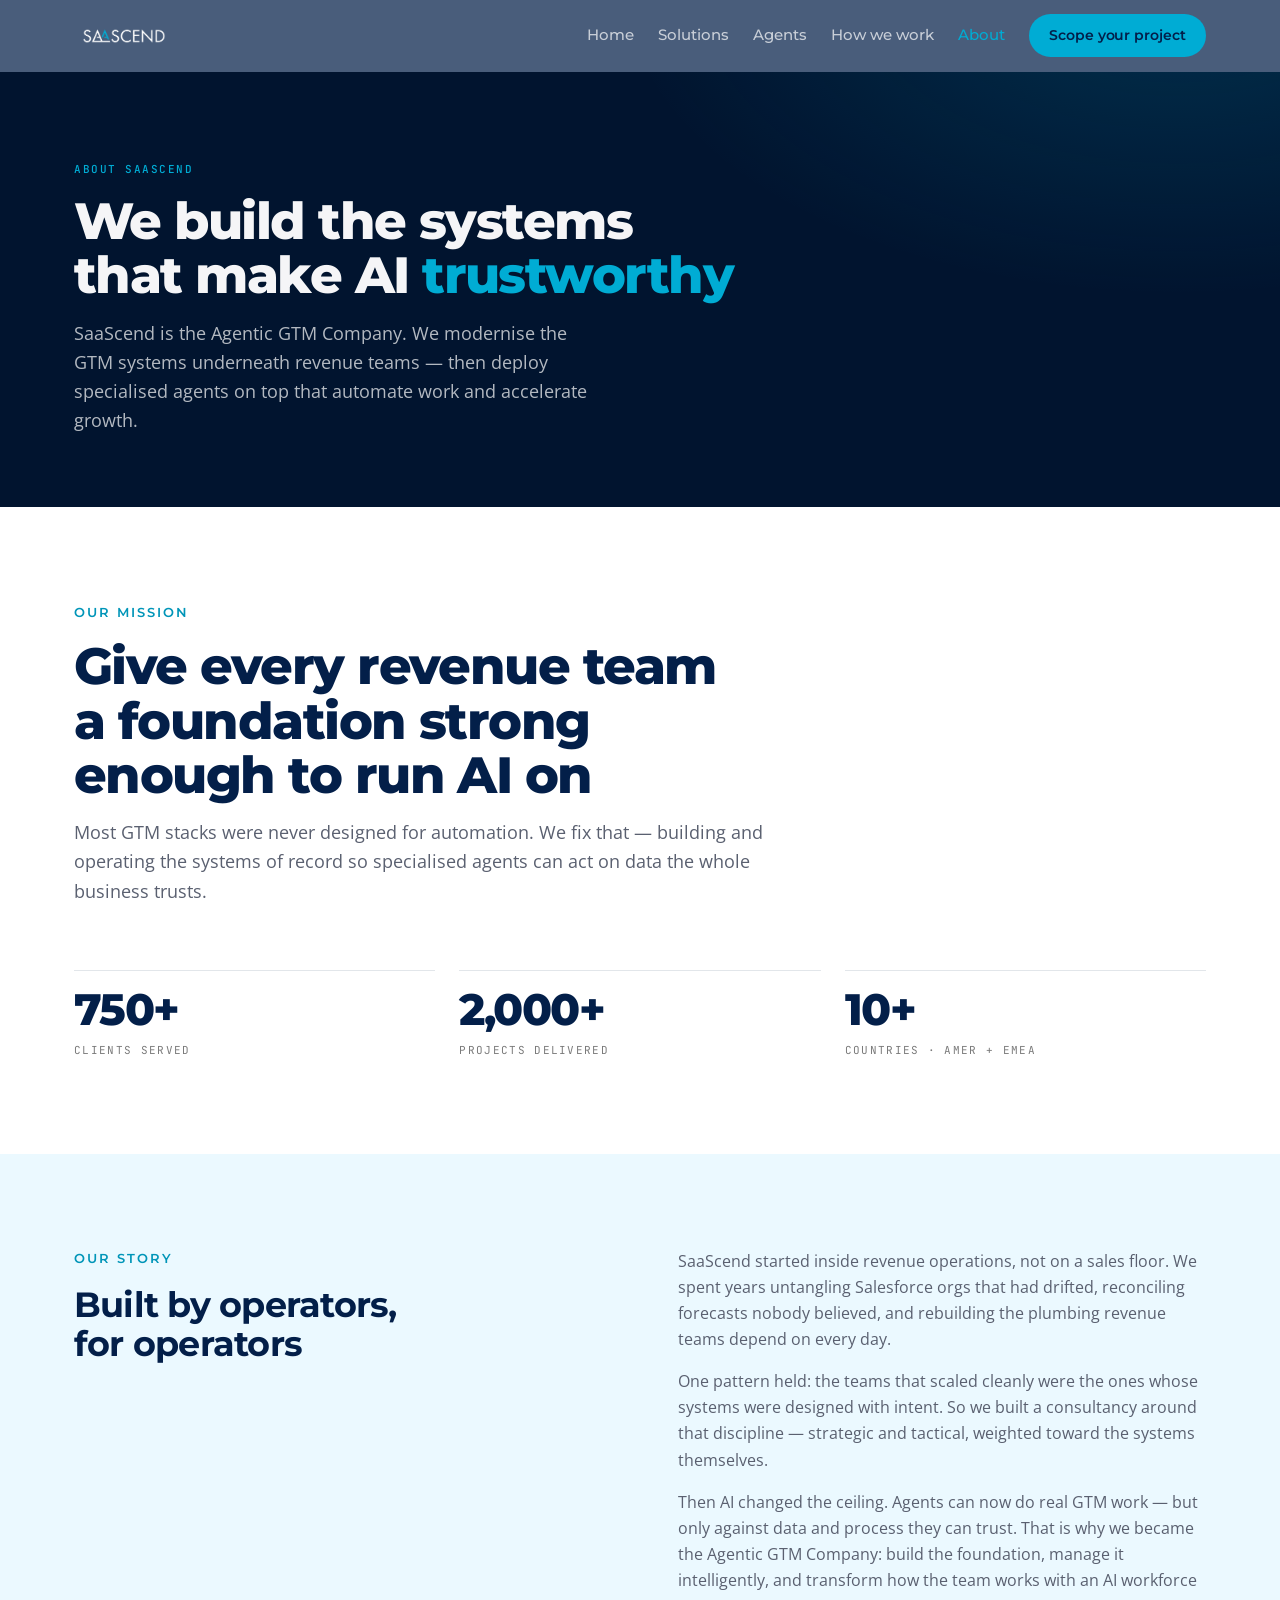
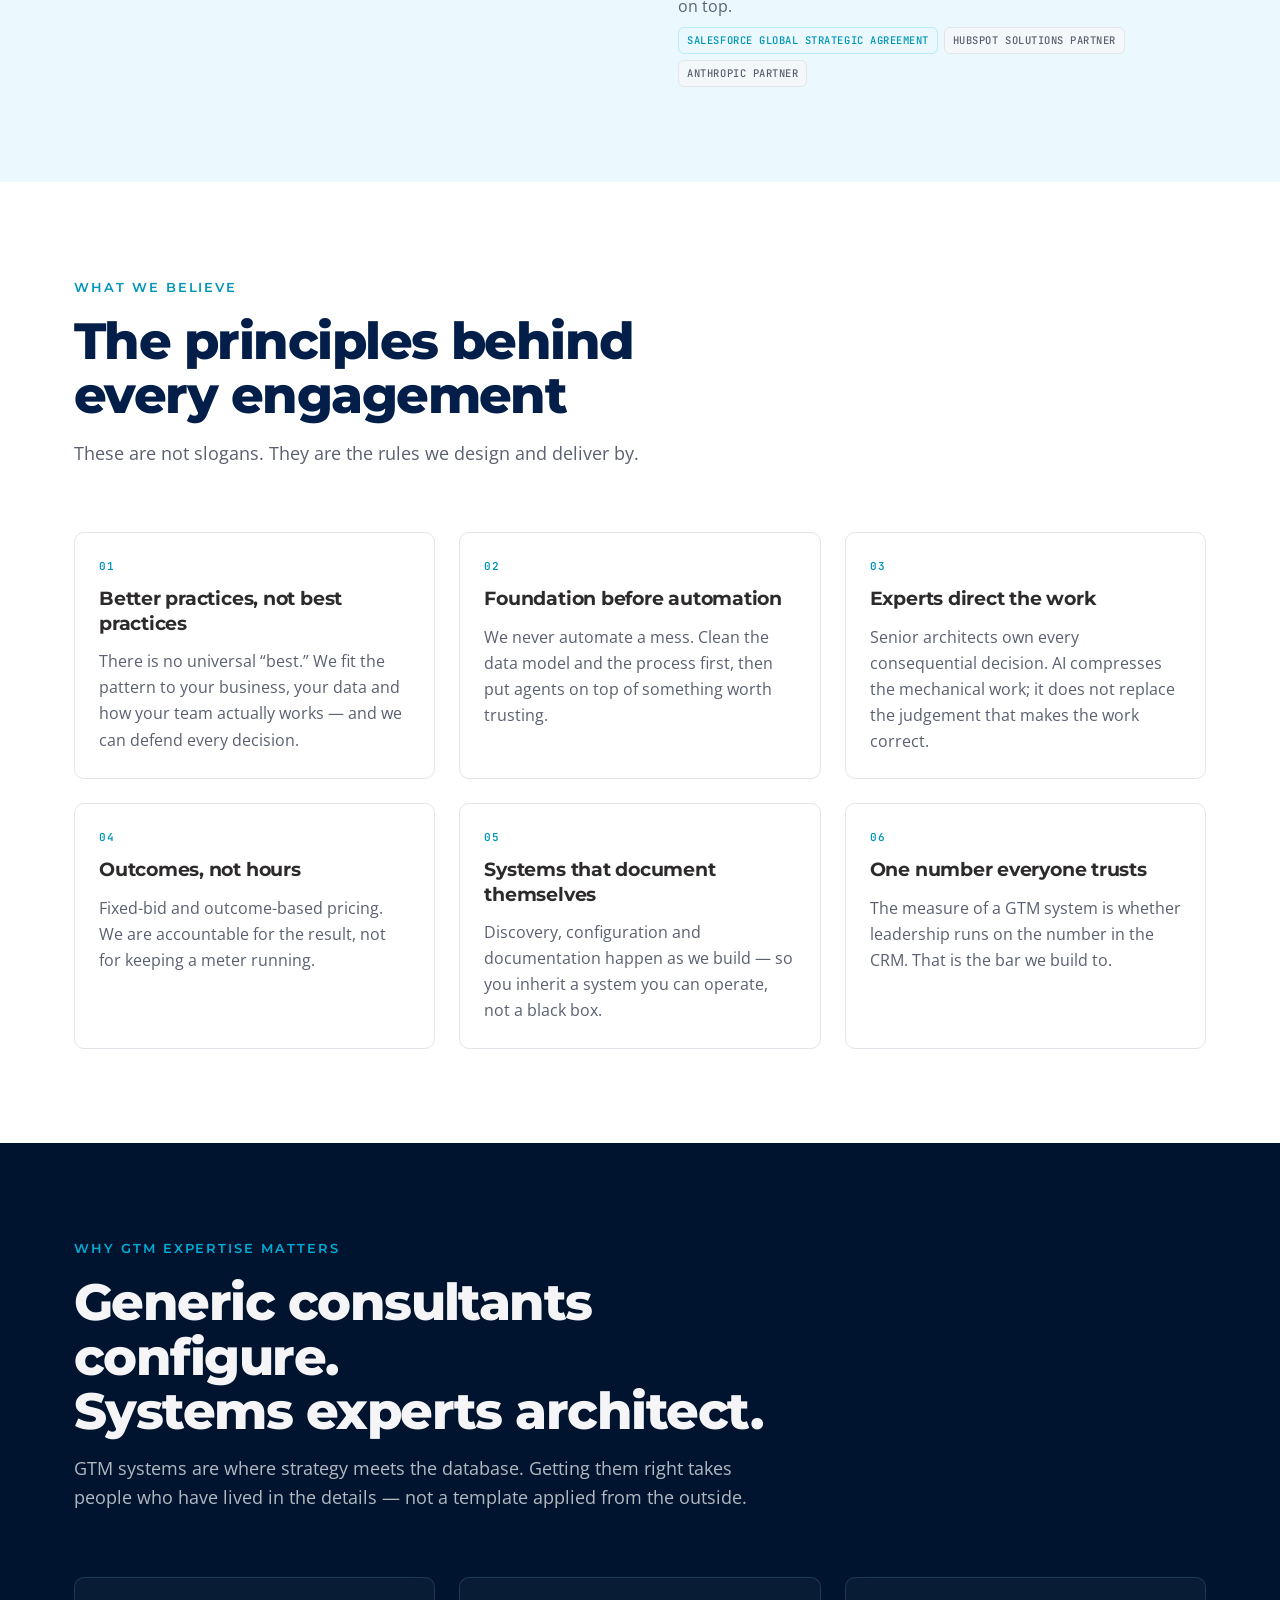
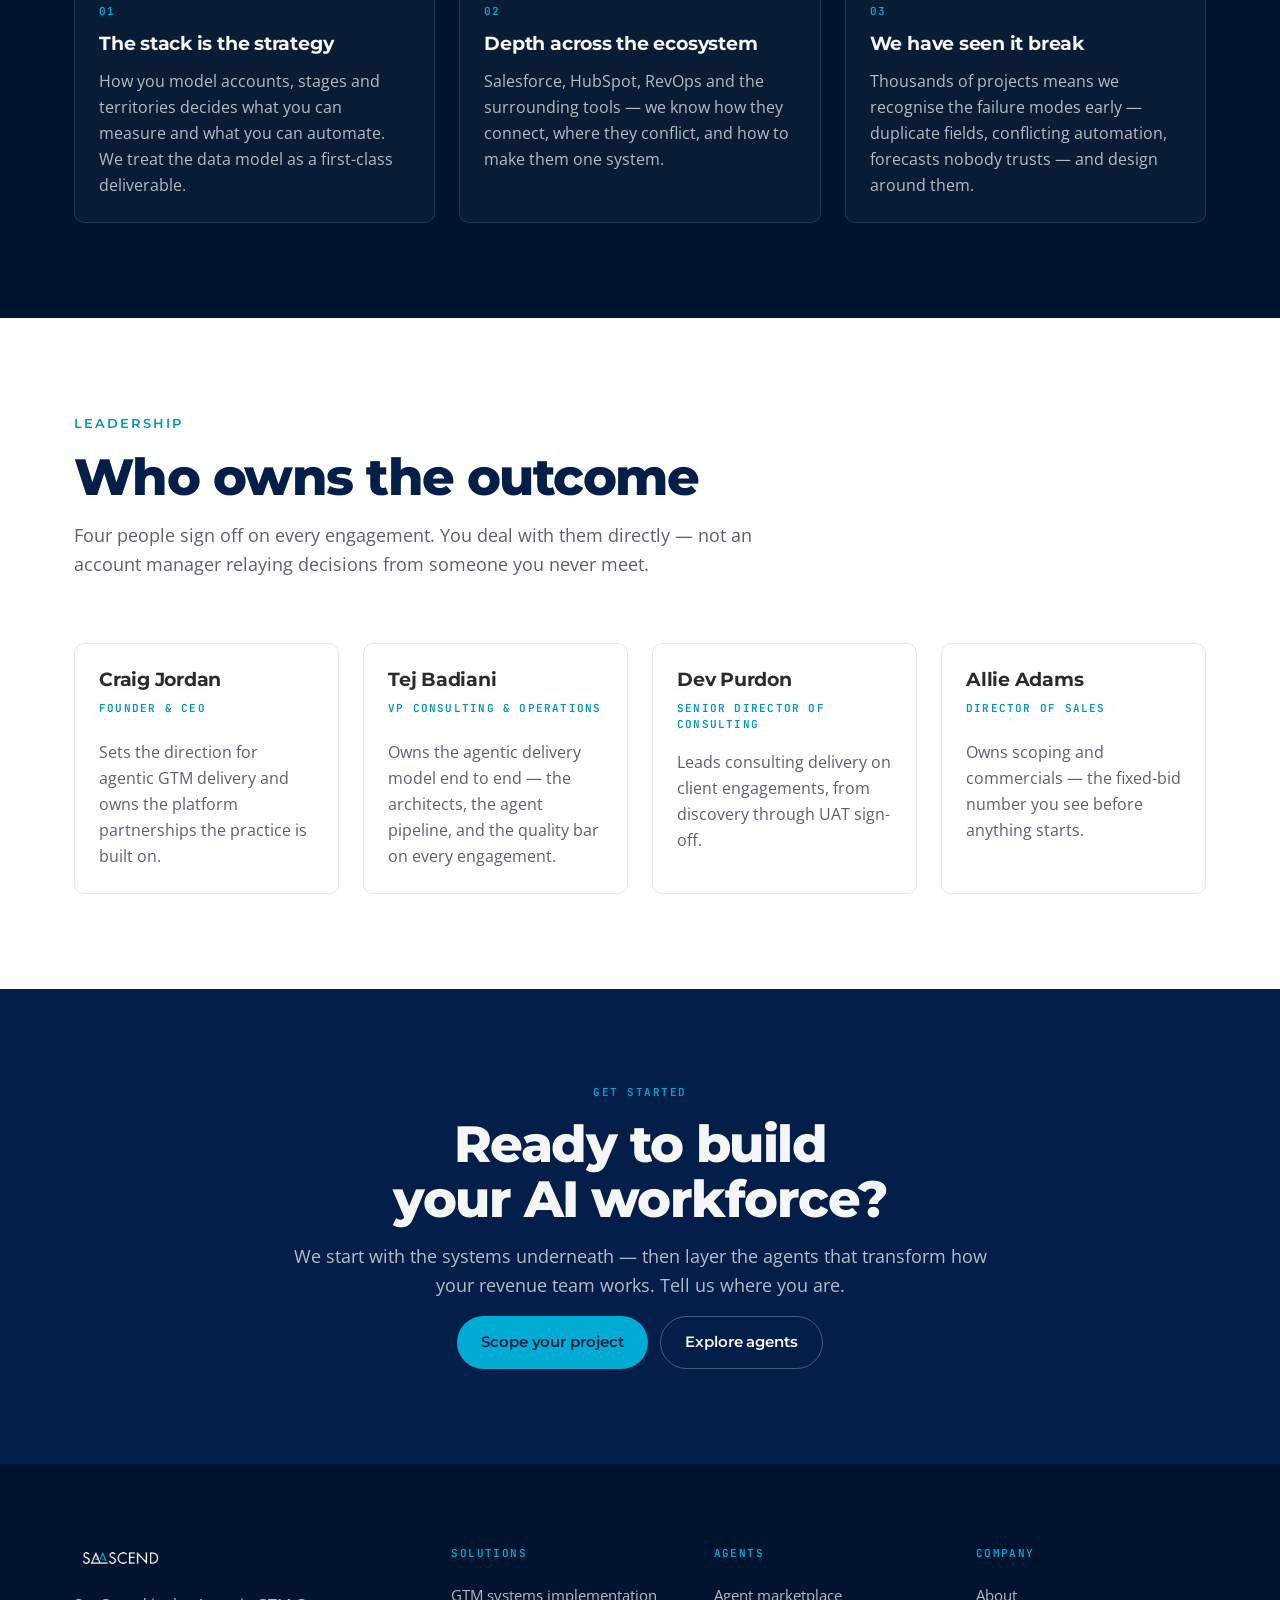
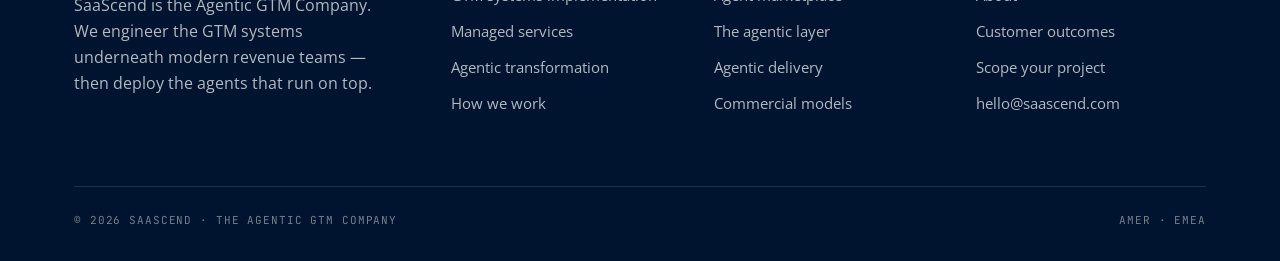
==== commit 51077021: "Close the imagery and leadership gaps; add social card, favicon set, sitemap Imagery. The site had n" ====
--- a/about.html
+++ b/about.html
@@ -5,11 +5,25 @@
 <meta name="viewport" content="width=device-width, initial-scale=1">
 <title>About SaaScend — the Agentic GTM Company</title>
 <meta name="description" content="Built by operators, for operators. We modernise the GTM systems underneath revenue teams, then deploy the AI agents that run on top.">
+<link rel="canonical" href="https://tejbadiani-bit.github.io/saascend-site/about.html">
 <meta property="og:title" content="About SaaScend — the Agentic GTM Company">
 <meta property="og:description" content="Built by operators, for operators. We modernise the GTM systems underneath revenue teams, then deploy the AI agents that run on top.">
 <meta property="og:type" content="website">
+<meta property="og:site_name" content="SaaScend">
+<meta property="og:url" content="https://tejbadiani-bit.github.io/saascend-site/about.html">
+<meta property="og:image" content="https://tejbadiani-bit.github.io/saascend-site/assets/og-card.jpg">
+<meta property="og:image:width" content="1200">
+<meta property="og:image:height" content="630">
+<meta property="og:image:alt" content="SaaScend — build your revenue team's AI workforce">
+<meta name="twitter:card" content="summary_large_image">
+<meta name="twitter:title" content="About SaaScend — the Agentic GTM Company">
+<meta name="twitter:description" content="Built by operators, for operators. We modernise the GTM systems underneath revenue teams, then deploy the AI agents that run on top.">
+<meta name="twitter:image" content="https://tejbadiani-bit.github.io/saascend-site/assets/og-card.jpg">
 <meta name="theme-color" content="#01142F">
-<link rel="icon" href="assets/saascend-logo.png">
+<link rel="icon" href="assets/favicon.svg" type="image/svg+xml">
+<link rel="icon" href="assets/favicon-32.png" sizes="32x32" type="image/png">
+<link rel="apple-touch-icon" href="assets/apple-touch-icon.png">
+<link rel="manifest" href="site.webmanifest">
 <link rel="preconnect" href="https://fonts.googleapis.com">
 <link rel="preconnect" href="https://fonts.gstatic.com" crossorigin>
 <link rel="stylesheet" href="https://fonts.googleapis.com/css2?family=Montserrat:wght@500;600;700;800&family=Open+Sans:wght@400;600&family=JetBrains+Mono:wght@500;600&display=swap">
@@ -34,7 +48,8 @@
     </button>
   </div>
 </header>
-<div class="nav__panel">
+<div class="nav__scrim" hidden></div>
+<div class="nav__panel" hidden>
   <div class="wrap">
     <a href="index.html">Home</a><a href="solutions.html">Solutions</a><a href="agents.html">Agents</a><a href="how-we-work.html">How we work</a><a href="about.html">About</a>
     <a href="contact.html" style="color:var(--cyan)">Scope your project &rarr;</a>
@@ -127,10 +142,11 @@
   <div class="wrap">
     <div class="head rv">
       <div class="t-eyebrow">Leadership</div>
-      <h2 class="t-h1" style="color:var(--navy)">Senior people, directing the work</h2>
-      <p class="t-lead">Every engagement is led by experienced architects accountable for the outcome.</p>
-    </div>
-    <div class="grid grid-4 mt-16"><article class="card card--lift rv"><h3 class="t-h3">Founder &amp; CEO</h3><p class="t-body">Sets the vision for agentic GTM delivery and owns the strategic partnership with Salesforce and the platform ecosystem.</p></article><article class="card card--lift rv"><h3 class="t-h3">Head of Delivery</h3><p class="t-body">Owns the agentic delivery model end to end &mdash; the architects, the agent pipeline, and the quality bar on every engagement.</p></article><article class="card card--lift rv"><h3 class="t-h3">Head of AI</h3><p class="t-body">Leads the AI transformation practice: agent design, orchestration, and the governance that keeps agents safe in production.</p></article><article class="card card--lift rv"><h3 class="t-h3">Head of Platform Partnerships</h3><p class="t-body">Deepens the Salesforce, HubSpot and Anthropic relationships so clients get the most from every platform they run.</p></article></div>
+      <h2 class="t-h1" style="color:var(--navy)">Who owns the outcome</h2>
+      <p class="t-lead">Four people sign off on every engagement. You deal with them directly
+        &mdash; not an account manager relaying decisions from someone you never meet.</p>
+    </div>
+    <div class="grid grid-4 mt-16"><article class="card card--lift rv person"><h3 class="t-h3">Craig Jordan</h3><div class="person__role">Founder &amp; CEO</div><p class="t-body">Sets the direction for agentic GTM delivery and owns the platform partnerships the practice is built on.</p></article><article class="card card--lift rv person"><h3 class="t-h3">Tej Badiani</h3><div class="person__role">VP Consulting &amp; Operations</div><p class="t-body">Owns the agentic delivery model end to end &mdash; the architects, the agent pipeline, and the quality bar on every engagement.</p></article><article class="card card--lift rv person"><h3 class="t-h3">Dev Purdon</h3><div class="person__role">Senior Director of Consulting</div><p class="t-body">Leads consulting delivery on client engagements, from discovery through UAT sign-off.</p></article><article class="card card--lift rv person"><h3 class="t-h3">Allie Adams</h3><div class="person__role">Director of Sales</div><p class="t-body">Owns scoping and commercials &mdash; the fixed-bid number you see before anything starts.</p></article></div>
   </div>
 </section>
 
@@ -189,6 +205,7 @@
   </div>
 </footer>
 
+<script src="assets/vendor/motion.js"></script>
 <script src="assets/agents-data.js"></script>
 <script src="assets/site.js"></script>
 </body>
--- a/assets/site.css
+++ b/assets/site.css
@@ -93,7 +93,7 @@
   text-wrap: balance;
   font-family: var(--display);
   font-weight: 800;
-  font-size: clamp(2.25rem, 4.4vw, 3.5rem);
+  font-size: clamp(2.05rem, 4.4vw, 3.5rem);
   line-height: 1.04;
   letter-spacing: -0.035em;
 }
@@ -101,7 +101,7 @@
   text-wrap: balance;
   font-family: var(--display);
   font-weight: 800;
-  font-size: clamp(2rem, 4vw, 3.25rem);
+  font-size: clamp(1.85rem, 4vw, 3.25rem);
   line-height: 1.06;
   letter-spacing: -0.03em;
 }
@@ -261,16 +261,29 @@
 .nav__cta { padding: 10px 20px; font-size: 0.875rem; }
 .nav__burger { display: none; margin-left: auto; padding: var(--s2); color: var(--on-dark); }
 
+.nav__scrim {
+  position: fixed; inset: 0; z-index: 50;
+  background: rgba(1,10,26,0.55);
+  opacity: 0;
+}
+.nav__scrim[hidden] { display: none; }
 .nav__panel {
   position: fixed; inset: var(--nav-h) 0 auto 0; z-index: 55;
   background: rgba(2,20,47,0.97);
   backdrop-filter: blur(20px);
   -webkit-backdrop-filter: blur(20px);
   border-bottom: 1px solid var(--rule-dark);
-  padding: var(--s6);
-  display: none;
-}
-.nav__panel.is-open { display: block; }
+  padding: var(--s6) var(--s6) var(--s8);
+  transform: translateY(-100%);
+  touch-action: none;
+}
+.nav__panel[hidden] { display: none; }
+/* Grab affordance — the sheet says it can be dragged before you try. */
+.nav__panel::after {
+  content: ""; display: block;
+  width: 40px; height: 4px; margin: var(--s6) auto 0;
+  border-radius: 2px; background: rgba(255,255,255,0.22);
+}
 .nav__panel a {
   display: block; padding: 13px 0;
   font-family: var(--display); font-weight: 600; font-size: 1.0625rem;
@@ -333,10 +346,13 @@
 
 .layer {
   display: grid;
-  grid-template-columns: 42px minmax(0,1fr);
+  grid-template-columns: 42px minmax(0,1fr) 16px;
   gap: var(--s4);
   align-items: start;
   padding: 15px 18px;
+  cursor: pointer;
+  font: inherit;
+  -webkit-tap-highlight-color: transparent;
   background: var(--plate);
   border: 1px solid var(--rule-dark);
   border-top-color: rgba(255,255,255,0.13);
@@ -351,7 +367,18 @@
   border-color: var(--rule-dark-hi);
   transform: translateY(-2px);
 }
-.layer:active { transform: translateY(-1px) scale(0.995); }
+.layer:active { transform: translateY(-1px) scale(0.994); }
+.layer__main { min-width: 0; }
+.layer__chev {
+  color: var(--on-dark-faint);
+  margin-top: 4px;
+  transition: color var(--t-ui) ease;
+}
+.layer:hover .layer__chev, .layer.is-open .layer__chev { color: var(--cyan); }
+/* Collapsed resting state lives here, so the layer reads correctly with no JS. */
+.layer__more { height: 0; opacity: 0; overflow: hidden; }
+.layer__more > .chips { padding-top: 12px; }
+html:not(.js) .layer__more { height: auto; opacity: 1; }
 .layer__id {
   font-family: var(--mono); font-size: 0.6875rem; font-weight: 600;
   letter-spacing: 0.06em; color: var(--cyan);
@@ -519,6 +546,7 @@
   color: var(--navy);
 }
 .agent[hidden] { display: none; }
+.agent { will-change: auto; }
 .agents-empty {
   padding: var(--s16) 0; text-align: center;
   font-size: 0.9375rem; color: var(--ink-500);
@@ -684,6 +712,7 @@
 
 @media (prefers-reduced-motion: reduce) {
   html.js .rv, html.js .layer { opacity: 1; transform: none; }
+  .layer__chev { transition: none; }
   html.js .rv.is-in, html.js .layers.is-in .layer {
     transition: opacity 200ms ease; transition-delay: 0ms;
   }
@@ -715,3 +744,20 @@
 .sow__row--win .sow__k { color: var(--cyan); }
 .sow__row--win .sow__v { color: var(--cyan); }
 .sow__note { padding: 12px 18px; font-family: var(--mono); font-size: 0.625rem; letter-spacing: 0.08em; text-transform: uppercase; color: var(--on-dark-faint); border-top: 1px solid var(--rule-dark); }
+
+/* The hero's forced line break is a desktop composition choice. Below 640px it
+   produces a one-word last line, so the phrase goes back to text-wrap: balance. */
+@media (max-width: 640px) {
+  .hero__display .brk { display: none; }
+}
+
+/* ---------- 22. PERSON CARD ---------- */
+.person > * + * { margin-top: var(--s2); }
+.person .t-body { margin-top: var(--s4); }
+/* Two lines reserved so a long title doesn't push one card's copy out of line. */
+.person__role {
+  font-family: var(--mono); font-size: 0.6875rem; font-weight: 600;
+  line-height: 1.45; min-height: 2em;
+  letter-spacing: 0.11em; text-transform: uppercase; color: var(--cyan-600);
+}
+@media (max-width: 620px) { .person__role { min-height: 0; } }
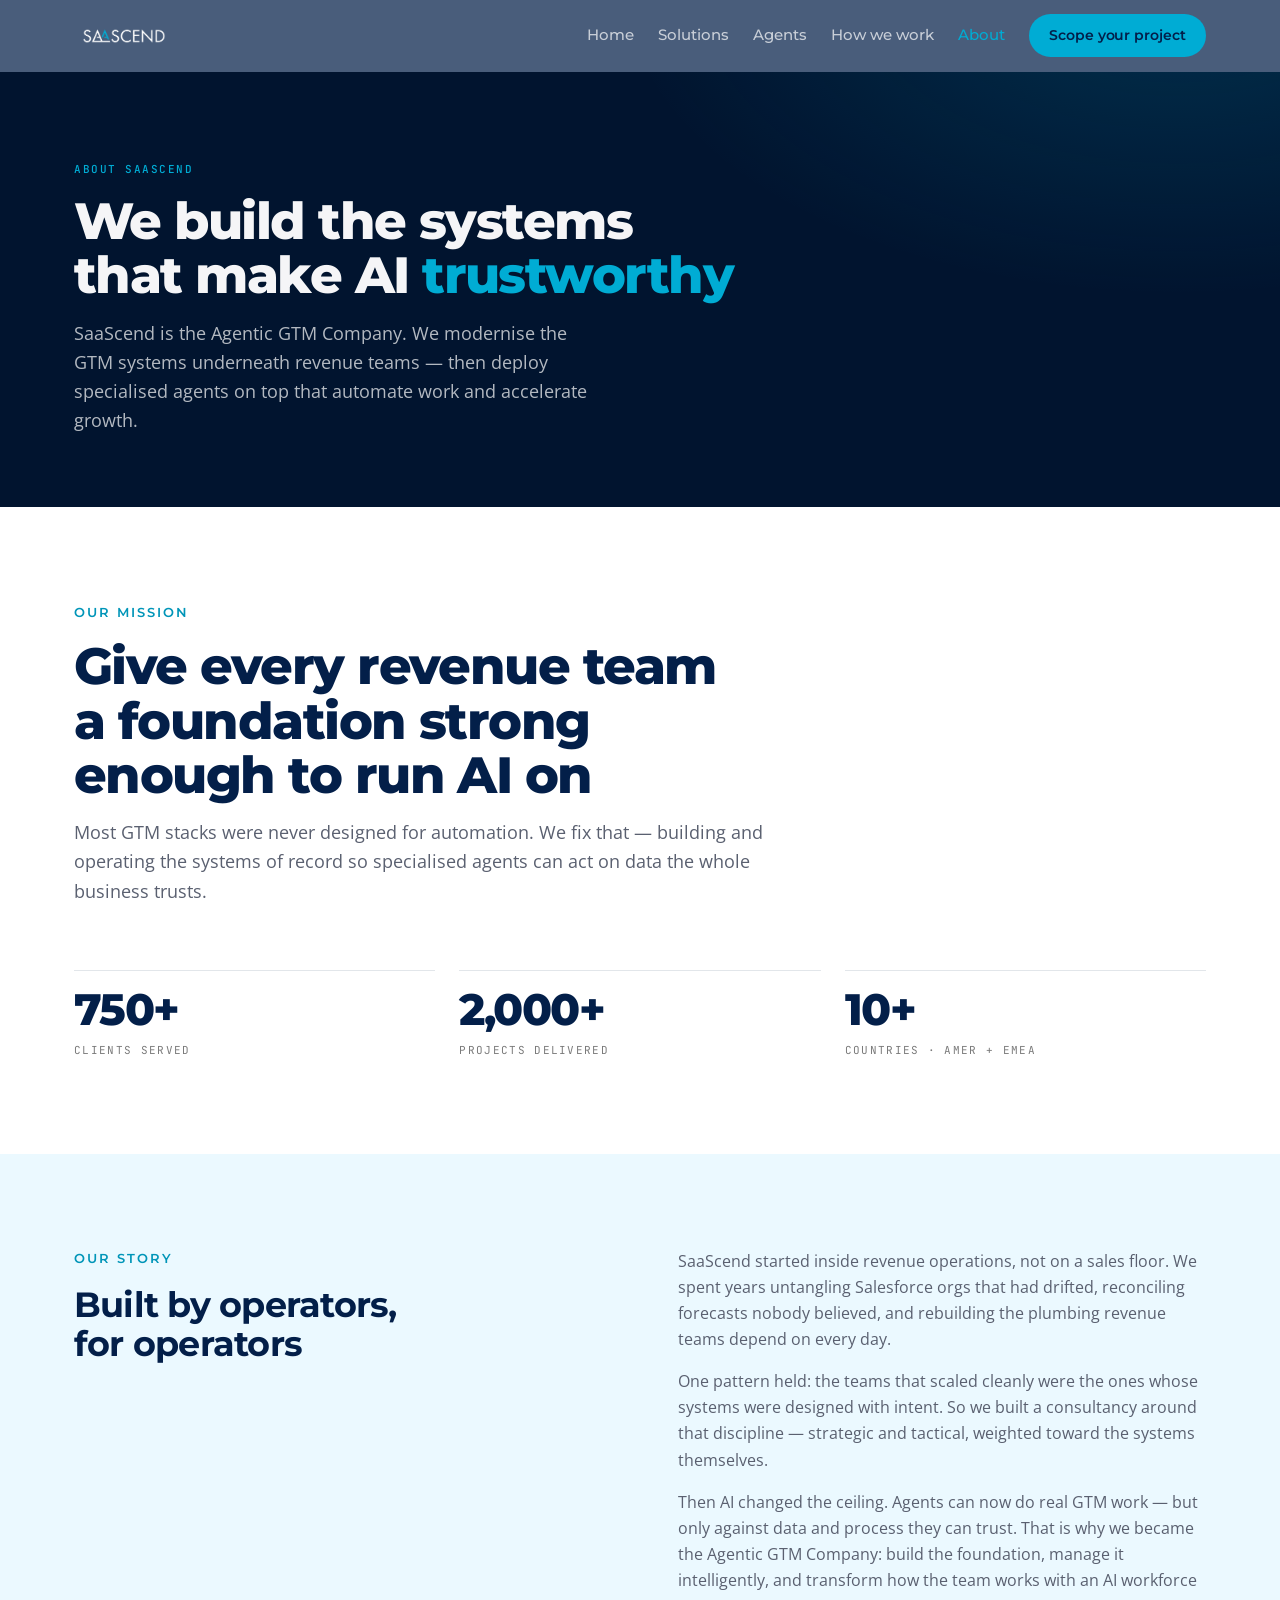
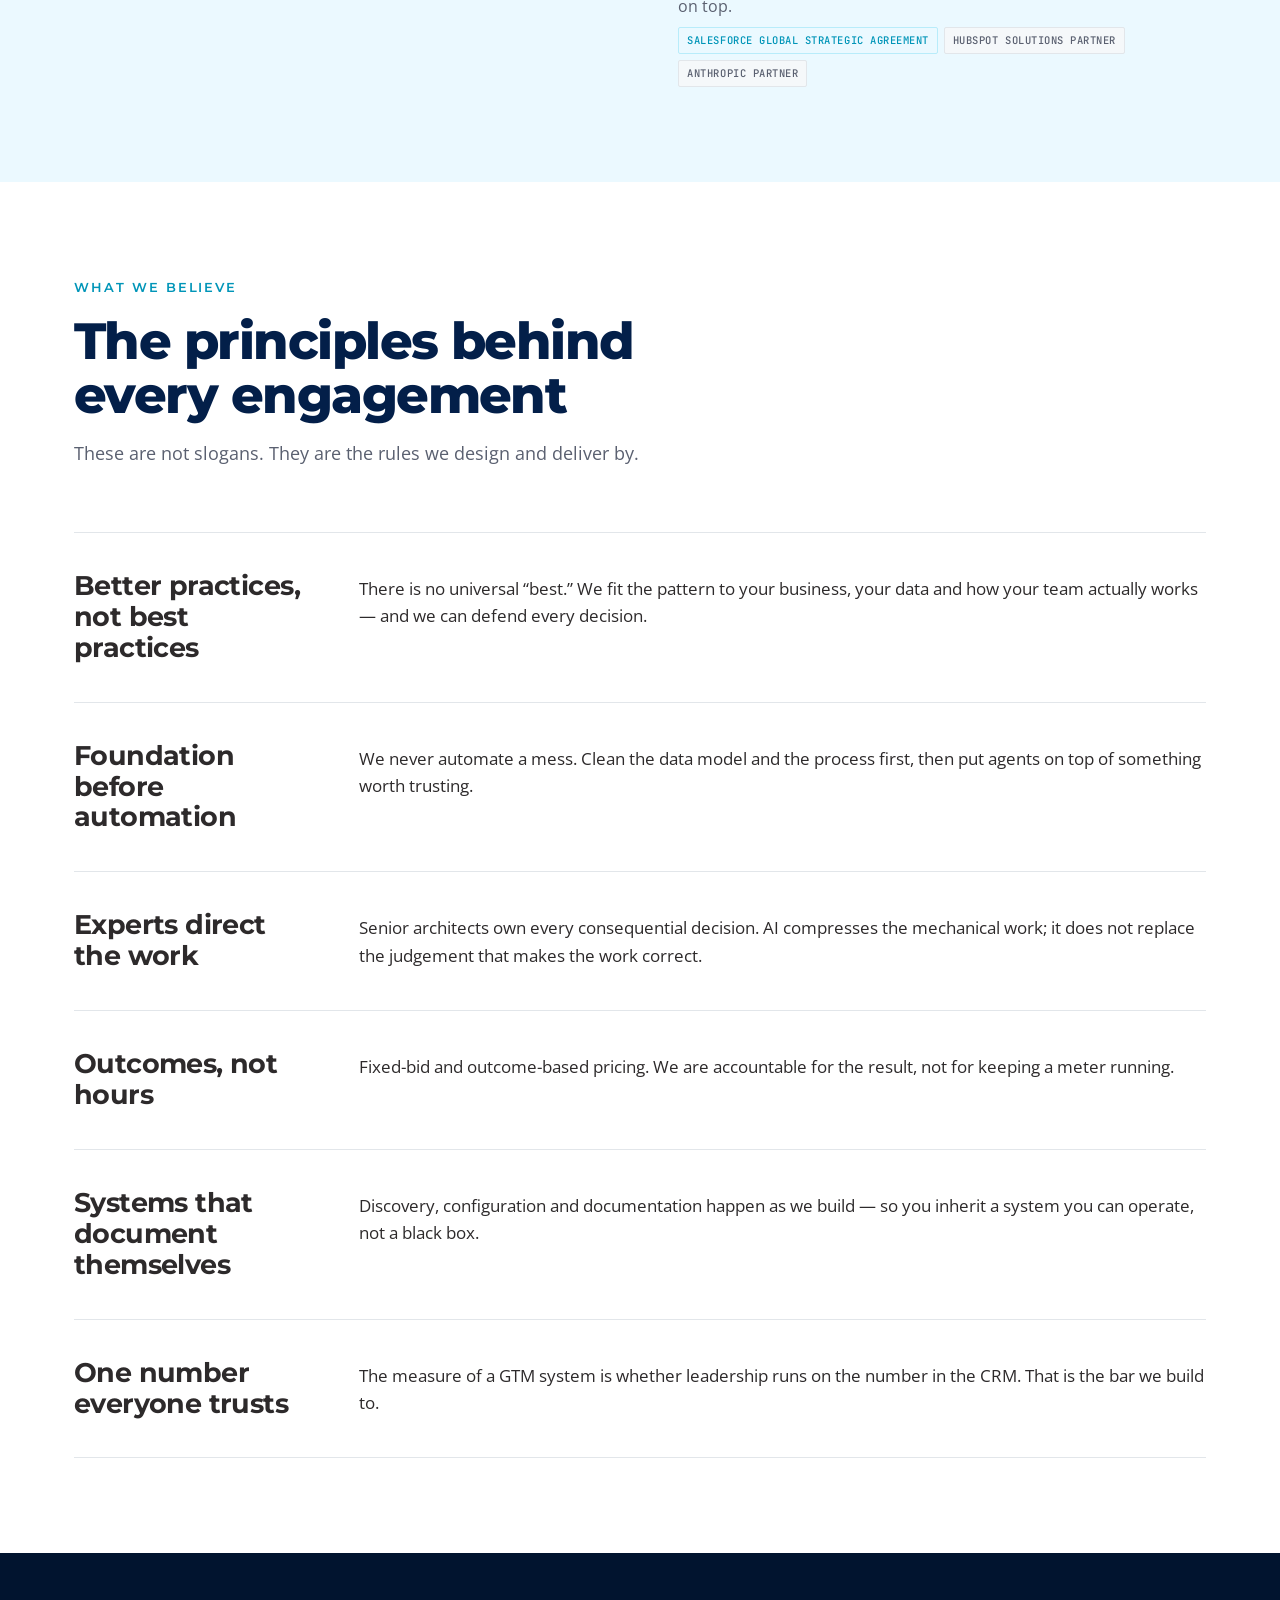
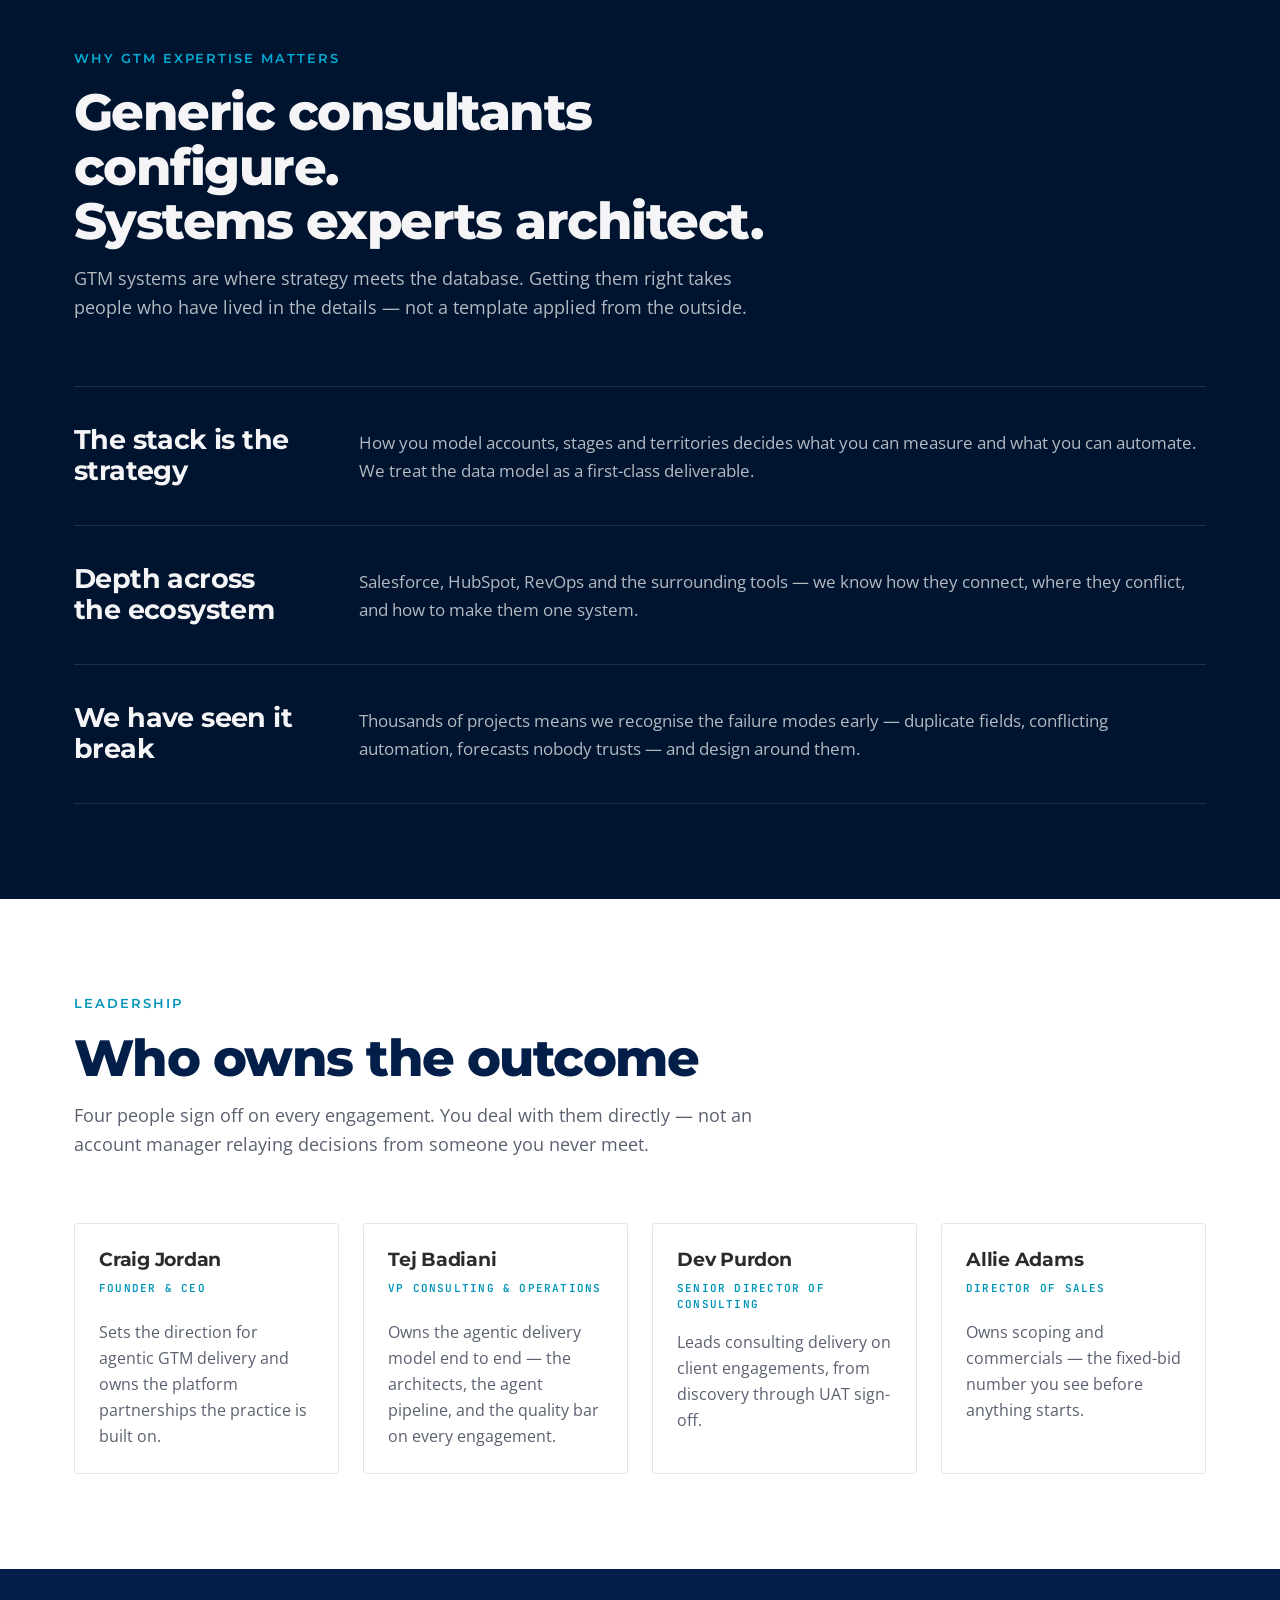
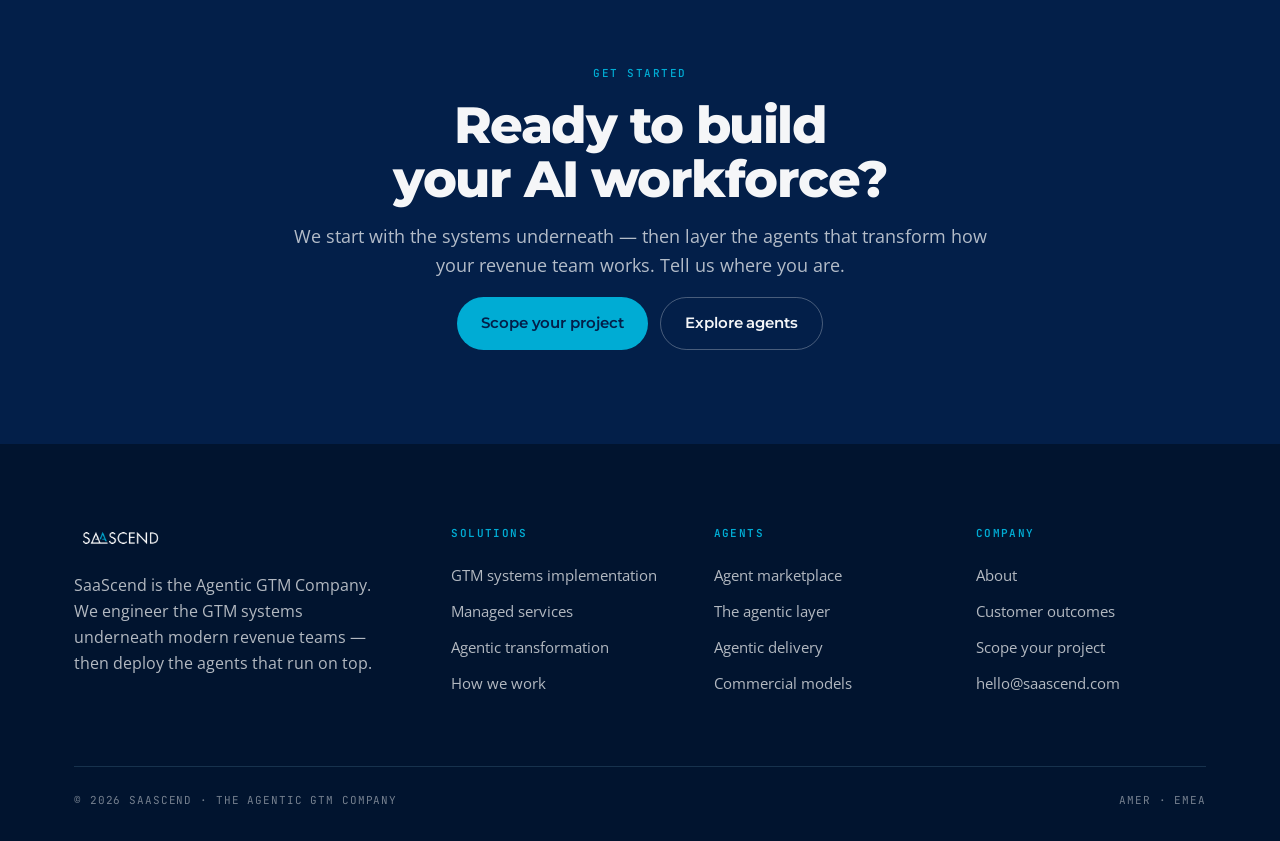
==== commit fc702ef4: "Overhaul: replace the repeated section shell with held tiles and one pinned sequence The first build" ====
--- a/about.html
+++ b/about.html
@@ -122,11 +122,11 @@
       <h2 class="t-h1" style="color:var(--navy)">The principles behind every engagement</h2>
       <p class="t-lead">These are not slogans. They are the rules we design and deliver by.</p>
     </div>
-    <div class="grid grid-3 mt-16"><article class="card card--lift rv"><div class="card__num">01</div><h3 class="t-h3">Better practices, not best practices</h3><p class="t-body">There is no universal &ldquo;best.&rdquo; We fit the pattern to your business, your data and how your team actually works &mdash; and we can defend every decision.</p></article><article class="card card--lift rv"><div class="card__num">02</div><h3 class="t-h3">Foundation before automation</h3><p class="t-body">We never automate a mess. Clean the data model and the process first, then put agents on top of something worth trusting.</p></article><article class="card card--lift rv"><div class="card__num">03</div><h3 class="t-h3">Experts direct the work</h3><p class="t-body">Senior architects own every consequential decision. AI compresses the mechanical work; it does not replace the judgement that makes the work correct.</p></article><article class="card card--lift rv"><div class="card__num">04</div><h3 class="t-h3">Outcomes, not hours</h3><p class="t-body">Fixed-bid and outcome-based pricing. We are accountable for the result, not for keeping a meter running.</p></article><article class="card card--lift rv"><div class="card__num">05</div><h3 class="t-h3">Systems that document themselves</h3><p class="t-body">Discovery, configuration and documentation happen as we build &mdash; so you inherit a system you can operate, not a black box.</p></article><article class="card card--lift rv"><div class="card__num">06</div><h3 class="t-h3">One number everyone trusts</h3><p class="t-body">The measure of a GTM system is whether leadership runs on the number in the CRM. That is the bar we build to.</p></article></div>
-  </div>
-</section>
-
-<section class="strata strata--abyss">
+    <div class="tlist mt-16"><div class="trow"><div class="trow__k">Better practices, not best practices</div><div class="trow__v">There is no universal &ldquo;best.&rdquo; We fit the pattern to your business, your data and how your team actually works &mdash; and we can defend every decision.</div></div><div class="trow"><div class="trow__k">Foundation before automation</div><div class="trow__v">We never automate a mess. Clean the data model and the process first, then put agents on top of something worth trusting.</div></div><div class="trow"><div class="trow__k">Experts direct the work</div><div class="trow__v">Senior architects own every consequential decision. AI compresses the mechanical work; it does not replace the judgement that makes the work correct.</div></div><div class="trow"><div class="trow__k">Outcomes, not hours</div><div class="trow__v">Fixed-bid and outcome-based pricing. We are accountable for the result, not for keeping a meter running.</div></div><div class="trow"><div class="trow__k">Systems that document themselves</div><div class="trow__v">Discovery, configuration and documentation happen as we build &mdash; so you inherit a system you can operate, not a black box.</div></div><div class="trow"><div class="trow__k">One number everyone trusts</div><div class="trow__v">The measure of a GTM system is whether leadership runs on the number in the CRM. That is the bar we build to.</div></div></div>
+  </div>
+</section>
+
+<section class="strata strata--abyss field--abyss">
   <div class="wrap on-dark">
     <div class="head rv">
       <div class="t-eyebrow">Why GTM expertise matters</div>
@@ -134,7 +134,7 @@
       <p class="t-lead">GTM systems are where strategy meets the database. Getting them right takes
         people who have lived in the details &mdash; not a template applied from the outside.</p>
     </div>
-    <div class="grid grid-3 mt-16"><article class="card card--dark rv"><div class="card__num">01</div><h3 class="t-h3">The stack is the strategy</h3><p class="t-body">How you model accounts, stages and territories decides what you can measure and what you can automate. We treat the data model as a first-class deliverable.</p></article><article class="card card--dark rv"><div class="card__num">02</div><h3 class="t-h3">Depth across the ecosystem</h3><p class="t-body">Salesforce, HubSpot, RevOps and the surrounding tools &mdash; we know how they connect, where they conflict, and how to make them one system.</p></article><article class="card card--dark rv"><div class="card__num">03</div><h3 class="t-h3">We have seen it break</h3><p class="t-body">Thousands of projects means we recognise the failure modes early &mdash; duplicate fields, conflicting automation, forecasts nobody trusts &mdash; and design around them.</p></article></div>
+    <div class="tlist mt-16"><div class="trow"><div class="trow__k">The stack is the strategy</div><div class="trow__v">How you model accounts, stages and territories decides what you can measure and what you can automate. We treat the data model as a first-class deliverable.</div></div><div class="trow"><div class="trow__k">Depth across the ecosystem</div><div class="trow__v">Salesforce, HubSpot, RevOps and the surrounding tools &mdash; we know how they connect, where they conflict, and how to make them one system.</div></div><div class="trow"><div class="trow__k">We have seen it break</div><div class="trow__v">Thousands of projects means we recognise the failure modes early &mdash; duplicate fields, conflicting automation, forecasts nobody trusts &mdash; and design around them.</div></div></div>
   </div>
 </section>
 
--- a/assets/site.css
+++ b/assets/site.css
@@ -32,6 +32,12 @@
   --ice:         #EBF9FF;
   --white:       #FFFFFF;
 
+  /* Status. Muted on purpose — the weak-stack artifact should read as
+     "this is wrong", not as an alarm going off. */
+  --status-ok:     #2EA66A;
+  --status-warn:   #B07A16;
+  --status-danger: #B4494C;
+
   /* On-dark */
   --on-dark:        rgba(255,255,255,0.96);
   --on-dark-soft:   rgba(255,255,255,0.70);
@@ -51,8 +57,8 @@
   --s6: 24px; --s8: 32px;  --s10: 40px; --s12: 48px; --s16: 64px;
   --s20: 80px; --s24: 96px; --s32: 128px;
 
-  --radius:    10px;
-  --radius-sm: 6px;
+  --radius:    3px;
+  --radius-sm: 2px;
   --radius-pill: 999px;
 
   /* Motion — strong curves; built-ins are too weak */
@@ -93,8 +99,8 @@
   text-wrap: balance;
   font-family: var(--display);
   font-weight: 800;
-  font-size: clamp(2.05rem, 4.4vw, 3.5rem);
-  line-height: 1.04;
+  font-size: clamp(2.6rem, 8.2vw, 6.5rem);
+  line-height: 0.98;
   letter-spacing: -0.035em;
 }
 .t-h1 {
@@ -419,11 +425,7 @@
               box-shadow var(--t-ui) ease;
 }
 .card > * + * { margin-top: var(--s3); }
-.card--lift:hover {
-  transform: translateY(-3px);
-  border-color: var(--cyan-200);
-  box-shadow: 0 14px 34px rgba(3,31,73,0.09);
-}
+.card--lift:hover { border-color: var(--ink-300); }
 .card--dark {
   background: var(--plate);
   border-color: var(--rule-dark);
@@ -530,11 +532,7 @@
   transition: transform var(--t-ui) var(--ease-out),
               border-color var(--t-ui) ease, box-shadow var(--t-ui) ease;
 }
-.agent:hover {
-  transform: translateY(-3px);
-  border-color: var(--cyan-200);
-  box-shadow: 0 12px 30px rgba(3,31,73,0.08);
-}
+.agent:hover { border-color: var(--ink-300); }
 .agent__team {
   font-family: var(--mono); font-size: 0.6563rem; font-weight: 600;
   letter-spacing: 0.11em; text-transform: uppercase; color: var(--cyan-600);
@@ -584,7 +582,7 @@
   transition: transform var(--t-ui) var(--ease-out),
               border-color var(--t-ui) ease, background-color var(--t-ui) ease;
 }
-.rung:hover { transform: translateX(4px); border-color: var(--cyan-200); background: var(--ice); }
+.rung:hover { border-color: var(--ink-300); }
 .rung__k { font-family: var(--mono); font-size: 0.6875rem; font-weight: 600; letter-spacing: 0.08em; color: var(--cyan-600); }
 .rung__t { font-family: var(--display); font-weight: 700; font-size: 1rem; letter-spacing: -0.01em; color: var(--navy); }
 .rung__d { font-size: 0.875rem; line-height: 1.5; color: var(--ink-600); margin-top: 2px; }
@@ -761,3 +759,341 @@
   letter-spacing: 0.11em; text-transform: uppercase; color: var(--cyan-600);
 }
 @media (max-width: 620px) { .person__role { min-height: 0; } }
+
+
+/* =====================================================================
+   OVERHAUL — one idea per held moment
+   ---------------------------------------------------------------------
+   The first build repeated a single section shell (eyebrow / headline /
+   lead / grid of bordered cards) six times down the home page. That
+   repetition is what read as machine-made, regardless of how the tokens
+   were tuned. What follows replaces it: full-bleed colour fields that own
+   whole regions, type at a scale that can carry a section alone,
+   hairline-ruled lists instead of card grids, and one orchestrated
+   scroll sequence on the argument itself.
+   ===================================================================== */
+
+/* ---------- Full-bleed fields. Colour commits at page scale. ---------- */
+.field { position: relative; width: 100%; }
+.field--navy { background: var(--navy); color: var(--on-dark); }
+.field--abyss { background: var(--abyss); color: var(--on-dark); }
+.field--ice { background: var(--ice); }
+.field--cyan {
+  background: var(--cyan);
+  color: var(--navy);
+}
+.field--cyan .t-sys, .field--cyan .t-eyebrow { color: rgba(3,31,73,0.62); }
+.field--cyan .t-lead, .field--cyan .t-body { color: rgba(3,31,73,0.82); }
+.field--paper { background: var(--white); }
+
+.hold { padding: clamp(88px, 15vh, 200px) 0; }
+.hold--tall { padding: clamp(120px, 22vh, 280px) 0; }
+.narrow { max-width: 900px; }
+.mid { max-width: 1080px; }
+
+/* A statement that owns its screen. No eyebrow, no lead, no grid. */
+.statement {
+  font-family: var(--display); font-weight: 800;
+  font-size: clamp(2.1rem, 6.4vw, 5rem);
+  line-height: 1.02; letter-spacing: -0.038em;
+  text-wrap: balance;
+}
+.statement .dim { color: var(--on-dark-faint); }
+.field--ice .statement, .field--paper .statement { color: var(--navy); }
+.field--ice .statement .dim, .field--paper .statement .dim { color: var(--ink-300); }
+
+/* A number that is the whole point of its section. */
+.bignum {
+  font-family: var(--display); font-weight: 800;
+  font-size: clamp(4.5rem, 18vw, 15rem);
+  line-height: 0.84; letter-spacing: -0.05em;
+  font-variant-numeric: tabular-nums;
+}
+
+/* ---------- Hairline lists. The card grid's replacement. ---------- */
+.tlist { border-top: 1px solid currentColor; border-color: var(--ink-200); }
+.field--navy .tlist, .field--abyss .tlist { border-color: var(--rule-dark); }
+.field--cyan .tlist { border-color: rgba(3,31,73,0.22); }
+
+.trow {
+  display: grid;
+  grid-template-columns: minmax(0, 26ch) minmax(0, 1fr);
+  gap: clamp(20px, 4vw, 64px);
+  padding: clamp(22px, 3vw, 38px) 0;
+  border-bottom: 1px solid var(--ink-200);
+  align-items: baseline;
+}
+.field--navy .trow, .field--abyss .trow { border-color: var(--rule-dark); }
+.field--cyan .trow { border-color: rgba(3,31,73,0.22); }
+@media (max-width: 720px) { .trow { grid-template-columns: 1fr; gap: 10px; } }
+
+.trow__k {
+  font-family: var(--display); font-weight: 700;
+  font-size: clamp(1.25rem, 2.1vw, 1.75rem);
+  line-height: 1.15; letter-spacing: -0.022em;
+}
+.field--ice .trow__k, .field--paper .trow__k { color: var(--navy); }
+.trow__v { font-size: 1.0625rem; line-height: 1.62; }
+.field--navy .trow__v, .field--abyss .trow__v { color: var(--on-dark-soft); }
+.field--ice .trow__v, .field--paper .trow__v { color: var(--ink-600); }
+.field--cyan .trow__v { color: rgba(3,31,73,0.82); }
+
+/* Inline capability text — replaces the chip crutch */
+.inline-caps {
+  font-size: 0.9375rem; line-height: 1.9; color: var(--ink-600);
+}
+.inline-caps b { font-weight: 400; color: var(--navy); }
+.field--navy .inline-caps, .field--abyss .inline-caps { color: var(--on-dark-soft); }
+.field--navy .inline-caps b, .field--abyss .inline-caps b { color: var(--on-dark); }
+
+/* ---------- THE ARGUMENT — pinned scroll sequence ----------
+   The stack was a static figure beside the hero. It is the thing the
+   company actually sells, so it now gets its own screen and assembles
+   as you scroll: one layer per step, its copy swapping in beside it. */
+.seq { position: relative; background: var(--abyss); color: var(--on-dark); }
+.seq__track { height: 520vh; }
+.seq__stage {
+  position: sticky; top: 0; height: 100vh;
+  display: flex; align-items: center; overflow: hidden;
+}
+.seq__grid {
+  display: grid; grid-template-columns: minmax(0,1fr) minmax(0,1.05fr);
+  gap: clamp(32px, 6vw, 96px); align-items: center; width: 100%;
+}
+@media (max-width: 900px) {
+  .seq__grid { grid-template-columns: 1fr; gap: 28px; }
+  .seq__track { height: 460vh; }
+}
+
+.seq__copy { min-height: 15rem; position: relative; }
+.seq__step { position: absolute; inset: 0; opacity: 0; pointer-events: none; }
+.seq__step.is-live { opacity: 1; pointer-events: auto; }
+html.js .seq__step { transition: opacity 320ms var(--ease-out); }
+html:not(.js) .seq__step { position: static; opacity: 1; margin-bottom: var(--s8); }
+html:not(.js) .seq__copy { min-height: 0; }
+
+.seq__id {
+  font-family: var(--mono); font-size: 0.75rem; font-weight: 600;
+  letter-spacing: 0.16em; color: var(--cyan);
+}
+.seq__name {
+  font-family: var(--display); font-weight: 800;
+  font-size: clamp(2rem, 4.6vw, 3.5rem);
+  line-height: 1.02; letter-spacing: -0.035em;
+  margin-top: 14px; color: var(--white);
+}
+.seq__note {
+  margin-top: 18px; max-width: 34ch;
+  font-size: 1.0625rem; line-height: 1.6; color: var(--on-dark-soft);
+}
+.seq__caps {
+  margin-top: 22px; font-family: var(--mono); font-size: 0.6875rem;
+  letter-spacing: 0.11em; text-transform: uppercase; color: var(--on-dark-faint);
+}
+
+/* The plates. Built bottom-up, brightening as the argument rises. */
+.seq__plates { display: flex; flex-direction: column-reverse; gap: 8px; }
+.plate {
+  display: grid; grid-template-columns: 44px minmax(0,1fr);
+  gap: var(--s4); align-items: center;
+  padding: clamp(14px, 2vw, 22px) clamp(16px, 2vw, 24px);
+  border: 1px solid var(--rule-dark);
+  border-radius: var(--radius-sm);
+  background: rgba(255,255,255,0.025);
+}
+html.js .plate { opacity: 0.16; }
+html.js .plate.is-built { opacity: 1; }
+html.js .plate {
+  transition: opacity 380ms var(--ease-out),
+              background-color 380ms var(--ease-out),
+              border-color 380ms var(--ease-out);
+}
+.plate.is-built { background: rgba(255,255,255,0.055); border-color: rgba(140,205,235,0.30); }
+.plate.is-current { background: rgba(0,172,212,0.14); border-color: rgba(0,172,212,0.55); }
+.plate__id {
+  font-family: var(--mono); font-size: 0.6875rem; font-weight: 600;
+  letter-spacing: 0.06em; color: var(--cyan);
+}
+.plate__name {
+  font-family: var(--display); font-weight: 700; font-size: 1.0625rem;
+  letter-spacing: -0.012em; color: var(--on-dark);
+}
+.seq__foot {
+  margin-top: clamp(20px, 3vw, 32px); padding-top: var(--s4);
+  border-top: 1px solid var(--rule-dark);
+  font-family: var(--mono); font-size: 0.6875rem; letter-spacing: 0.12em;
+  text-transform: uppercase; color: var(--on-dark-faint);
+  display: flex; justify-content: space-between; gap: var(--s4);
+}
+.seq__foot b { color: var(--cyan); font-weight: 600; }
+
+/* ---------- Agent roster — 33 names is the proof, not six cards ---------- */
+.roster {
+  display: grid; grid-template-columns: repeat(auto-fill, minmax(240px, 1fr));
+  gap: 0 clamp(24px, 4vw, 56px);
+  border-top: 1px solid var(--rule-dark);
+}
+.roster__item {
+  display: flex; align-items: baseline; justify-content: space-between; gap: var(--s3);
+  padding: 13px 0; border-bottom: 1px solid var(--rule-dark);
+  font-size: 0.9688rem; color: var(--on-dark-soft);
+}
+.roster__item b { font-weight: 400; color: var(--on-dark); }
+.roster__team {
+  font-family: var(--mono); font-size: 0.625rem; letter-spacing: 0.1em;
+  text-transform: uppercase; color: var(--on-dark-faint); flex: 0 0 auto;
+}
+
+/* ---------- Hero — type is the hero, nothing beside it ---------- */
+.open {
+  min-height: 100svh; display: flex; flex-direction: column; justify-content: center;
+  background:
+    radial-gradient(1200px 700px at 78% 6%, rgba(0,172,212,0.17), transparent 64%),
+    var(--abyss);
+  color: var(--on-dark);
+  padding: calc(var(--nav-h) + clamp(36px,5.5vh,64px)) 0 clamp(32px,5vh,56px);
+}
+.open__display {
+  font-family: var(--display); font-weight: 800;
+  font-size: clamp(2.6rem, 8.6vw, 7rem);
+  line-height: 0.95; letter-spacing: -0.045em;
+  text-wrap: balance; max-width: 18ch;
+}
+.open__display .accent { color: var(--cyan); }
+.open__sub {
+  margin-top: clamp(24px, 3.5vw, 40px); max-width: 44ch;
+  font-size: clamp(1.0625rem, 1.5vw, 1.375rem); line-height: 1.55;
+  color: var(--on-dark-soft);
+}
+.open__act { margin-top: clamp(32px, 4vw, 48px); }
+.open__foot {
+  margin-top: auto; padding-top: clamp(32px, 5vh, 56px);
+  display: flex; flex-wrap: wrap; gap: clamp(24px, 5vw, 72px);
+  font-family: var(--mono); font-size: 0.6875rem; letter-spacing: 0.12em;
+  text-transform: uppercase; color: var(--on-dark-faint);
+}
+.open__foot b {
+  display: block; font-family: var(--display); font-weight: 800;
+  font-size: clamp(1.5rem, 2.4vw, 2.125rem); letter-spacing: -0.03em;
+  color: var(--on-dark); margin-bottom: 6px;
+}
+
+@media (prefers-reduced-motion: reduce) {
+  html.js .plate { opacity: 1; }
+  html.js .seq__step { transition: none; }
+}
+
+
+/* =====================================================================
+   TILES — the Apple discipline, in SaaScend's material
+   ---------------------------------------------------------------------
+   Apple's home page is not big type; it is a run of edge-to-edge tiles,
+   each owning one ground and one idea, centred, with a name, a single
+   line, small actions, and one precise artifact. The scale comes from
+   whitespace and the artifact, not from 140px headlines. Boldare supplies
+   the other half: sharp geometry, an accent used as a solid field, and an
+   inverted box around one keyword. Neither look is copied — the artifact
+   in every tile here is the GTM stack, which is ours.
+   ===================================================================== */
+
+.tile {
+  padding: clamp(72px, 11vh, 148px) 0;
+  text-align: center;
+  position: relative;
+}
+.tile__in { width: 100%; max-width: 980px; margin: 0 auto; padding: 0 var(--s6); }
+.tile__in--wide { max-width: 1240px; }
+
+.tile__name {
+  font-family: var(--display); font-weight: 800;
+  font-size: clamp(2.1rem, 5.2vw, 4rem);
+  line-height: 1.0; letter-spacing: -0.04em;
+  text-wrap: balance;
+}
+.tile__line {
+  margin-top: clamp(14px, 1.8vw, 22px);
+  font-size: clamp(1.0625rem, 1.45vw, 1.375rem);
+  line-height: 1.5; text-wrap: balance;
+  max-width: 46ch; margin-left: auto; margin-right: auto;
+}
+.tile__act { margin-top: clamp(24px, 3vw, 34px); display: flex; gap: var(--s3); justify-content: center; flex-wrap: wrap; }
+.tile__art { margin-top: clamp(40px, 6vw, 76px); }
+
+/* Ground-aware type. Each tile owns its colour completely. */
+.field--navy .tile__name, .field--abyss .tile__name { color: var(--white); }
+.field--ice .tile__name, .field--paper .tile__name { color: var(--navy); }
+.field--cyan .tile__name { color: var(--navy); }
+.field--navy .tile__line, .field--abyss .tile__line { color: var(--on-dark-soft); }
+.field--ice .tile__line, .field--paper .tile__line { color: var(--ink-600); }
+.field--cyan .tile__line { color: rgba(3,31,73,0.78); }
+
+/* THE SIGNATURE TYPOGRAPHIC DEVICE — one keyword, boxed and inverted.
+   Used sparingly: once per tile at most, never twice in one line. */
+.mark {
+  display: inline-block;
+  padding: 0.04em 0.26em 0.1em;
+  background: var(--cyan);
+  color: var(--navy);
+  border-radius: 2px;
+}
+.field--cyan .mark { background: var(--navy); color: var(--cyan); }
+
+/* Two-up tiles, so the rhythm is not one full-width band after another */
+.tiles-2 {
+  display: grid; grid-template-columns: 1fr 1fr; gap: 2px;
+  background: var(--ink-200);
+}
+@media (max-width: 820px) { .tiles-2 { grid-template-columns: 1fr; } }
+.tiles-2 > .tile { padding-left: var(--s6); padding-right: var(--s6); }
+.tiles-2 > .tile .tile__in { max-width: 34ch; padding: 0; }
+.tiles-2 > .tile .tile__name { font-size: clamp(1.75rem, 2.6vw, 2.5rem); }
+
+/* Small centred actions, Apple's pair: one filled, one outline */
+.pill {
+  display: inline-flex; align-items: center;
+  font-family: var(--display); font-weight: 600; font-size: 0.9375rem;
+  padding: 11px 22px; border-radius: var(--radius-pill);
+  transition: transform var(--t-press) var(--ease-out), background-color var(--t-ui) ease,
+              border-color var(--t-ui) ease, color var(--t-ui) ease;
+}
+.pill:active { transform: scale(0.97); }
+.pill--fill { background: var(--blue); color: var(--white); }
+.pill--fill:hover { background: var(--blue-600); }
+.pill--line { border: 1px solid currentColor; }
+.field--navy .pill--line, .field--abyss .pill--line { color: var(--cyan); }
+.field--ice .pill--line, .field--paper .pill--line { color: var(--blue); }
+.field--cyan .pill--fill { background: var(--navy); color: var(--white); }
+.field--cyan .pill--line { color: var(--navy); }
+
+/* Artifact: the broken stack, for the cost-of-a-weak-foundation tile */
+.weak { display: flex; flex-direction: column-reverse; gap: 6px; max-width: 620px; margin: 0 auto; }
+.weak__row {
+  display: grid; grid-template-columns: 40px minmax(0,1fr) auto;
+  gap: var(--s4); align-items: center; text-align: left;
+  padding: 15px 18px; border: 1px solid var(--ink-200); background: var(--white);
+  border-radius: var(--radius-sm);
+}
+.weak__id { font-family: var(--mono); font-size: 0.6875rem; font-weight: 600; color: var(--ink-500); }
+.weak__t { font-family: var(--display); font-weight: 700; font-size: 0.9688rem; color: var(--navy); }
+.weak__s {
+  font-family: var(--mono); font-size: 0.625rem; letter-spacing: 0.1em;
+  text-transform: uppercase; color: var(--status-danger); flex: 0 0 auto;
+}
+.weak__row--ok .weak__s { color: var(--ink-300); }
+
+/* Centred metric run for the outcomes tile */
+.runs { display: grid; grid-template-columns: repeat(3, 1fr); gap: clamp(20px,3vw,44px); }
+@media (max-width: 700px) { .runs { grid-template-columns: 1fr; } }
+.run b {
+  display: block; font-family: var(--display); font-weight: 800;
+  font-size: clamp(2.25rem, 4.4vw, 3.5rem); line-height: 1;
+  letter-spacing: -0.04em; font-variant-numeric: tabular-nums;
+}
+.run span {
+  display: block; margin-top: 12px; font-family: var(--mono); font-size: 0.6875rem;
+  letter-spacing: 0.12em; text-transform: uppercase;
+}
+.field--navy .run b, .field--abyss .run b { color: var(--white); }
+.field--ice .run b, .field--paper .run b { color: var(--navy); }
+.field--navy .run span, .field--abyss .run span { color: var(--on-dark-faint); }
+.field--ice .run span, .field--paper .run span { color: var(--ink-500); }
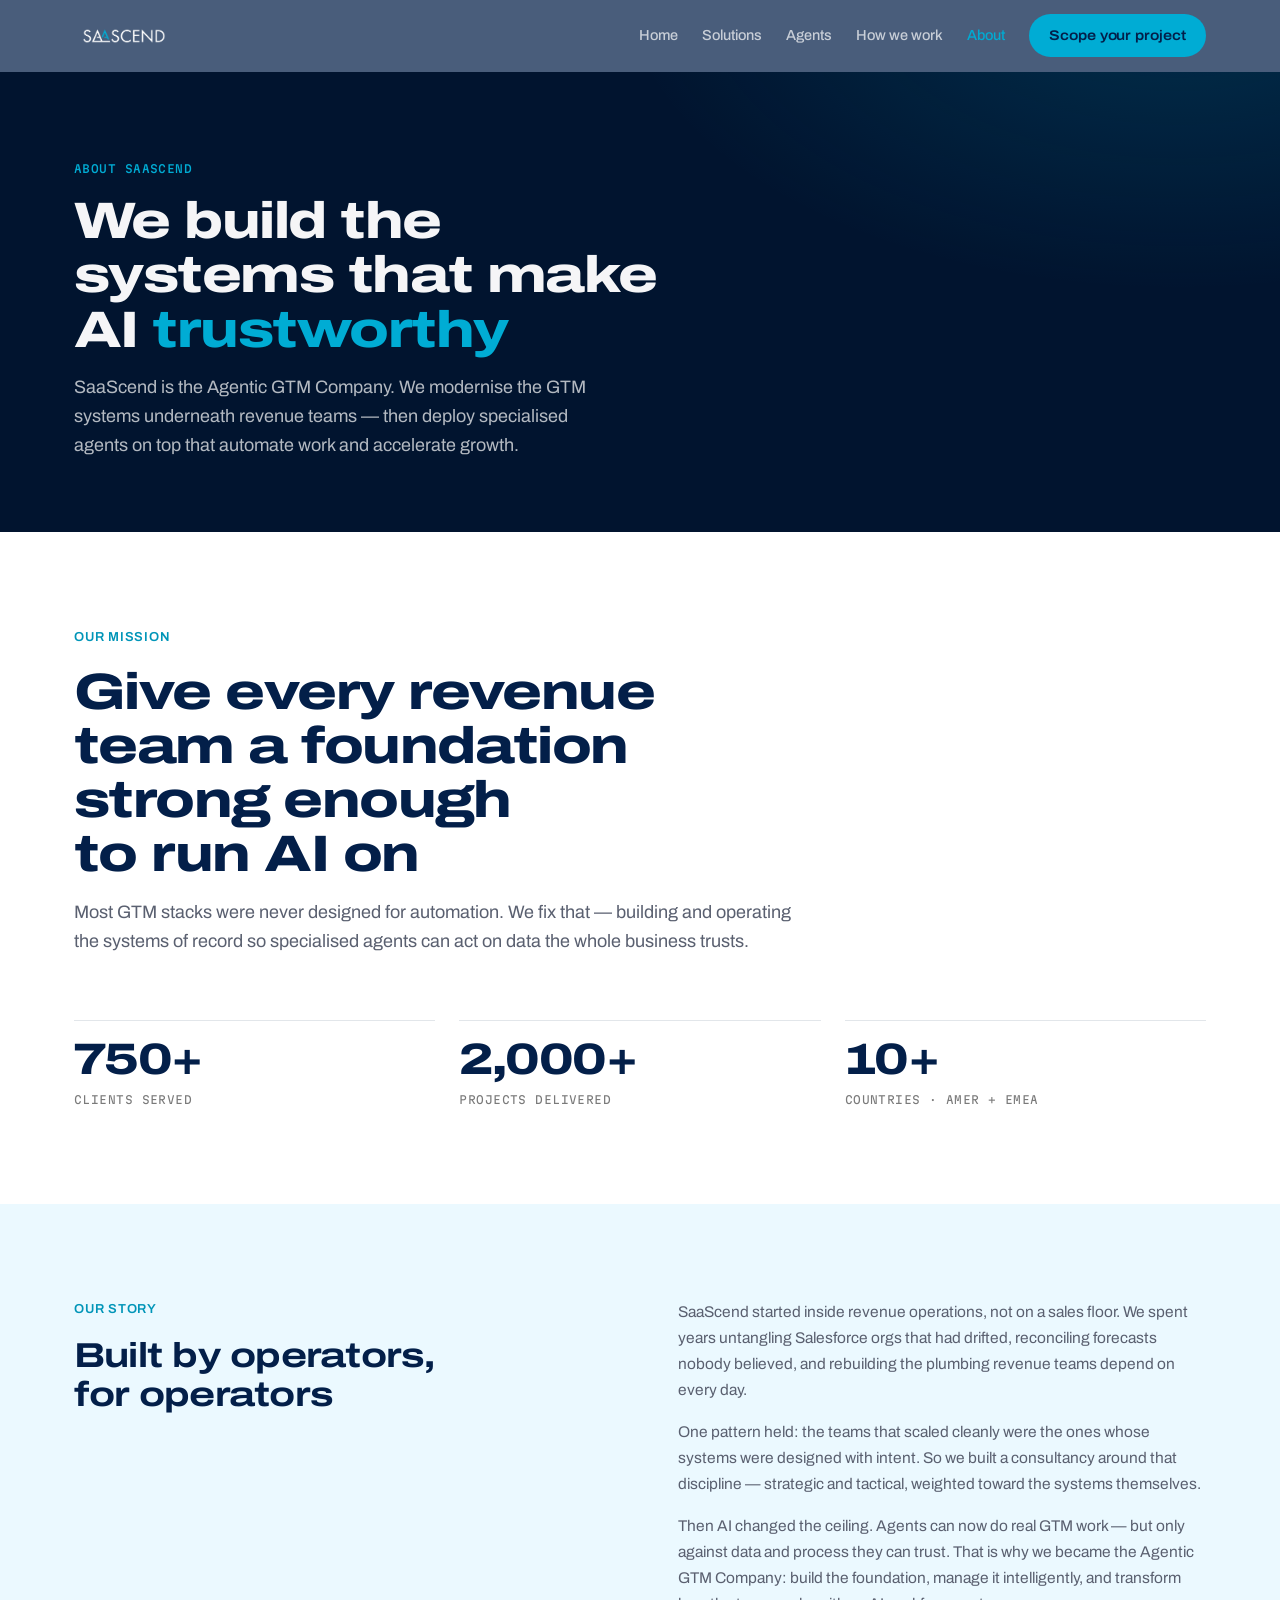
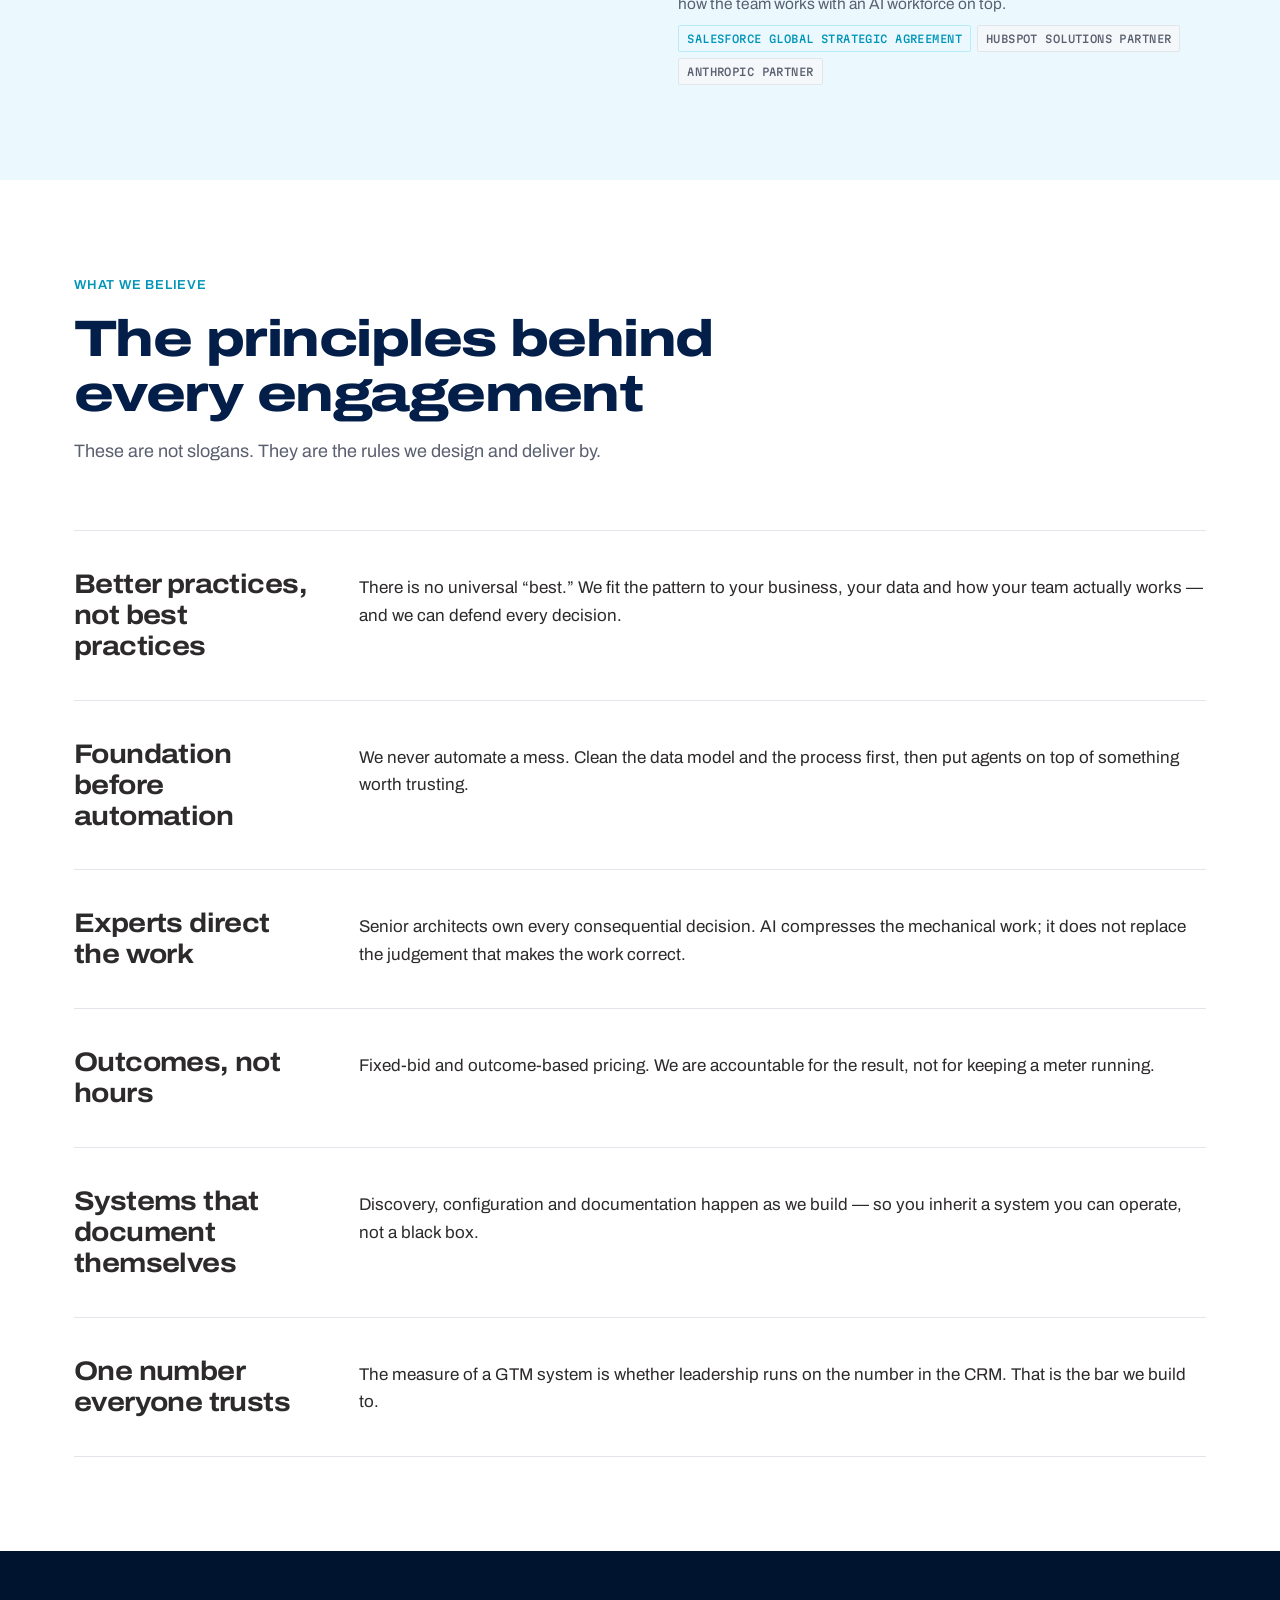
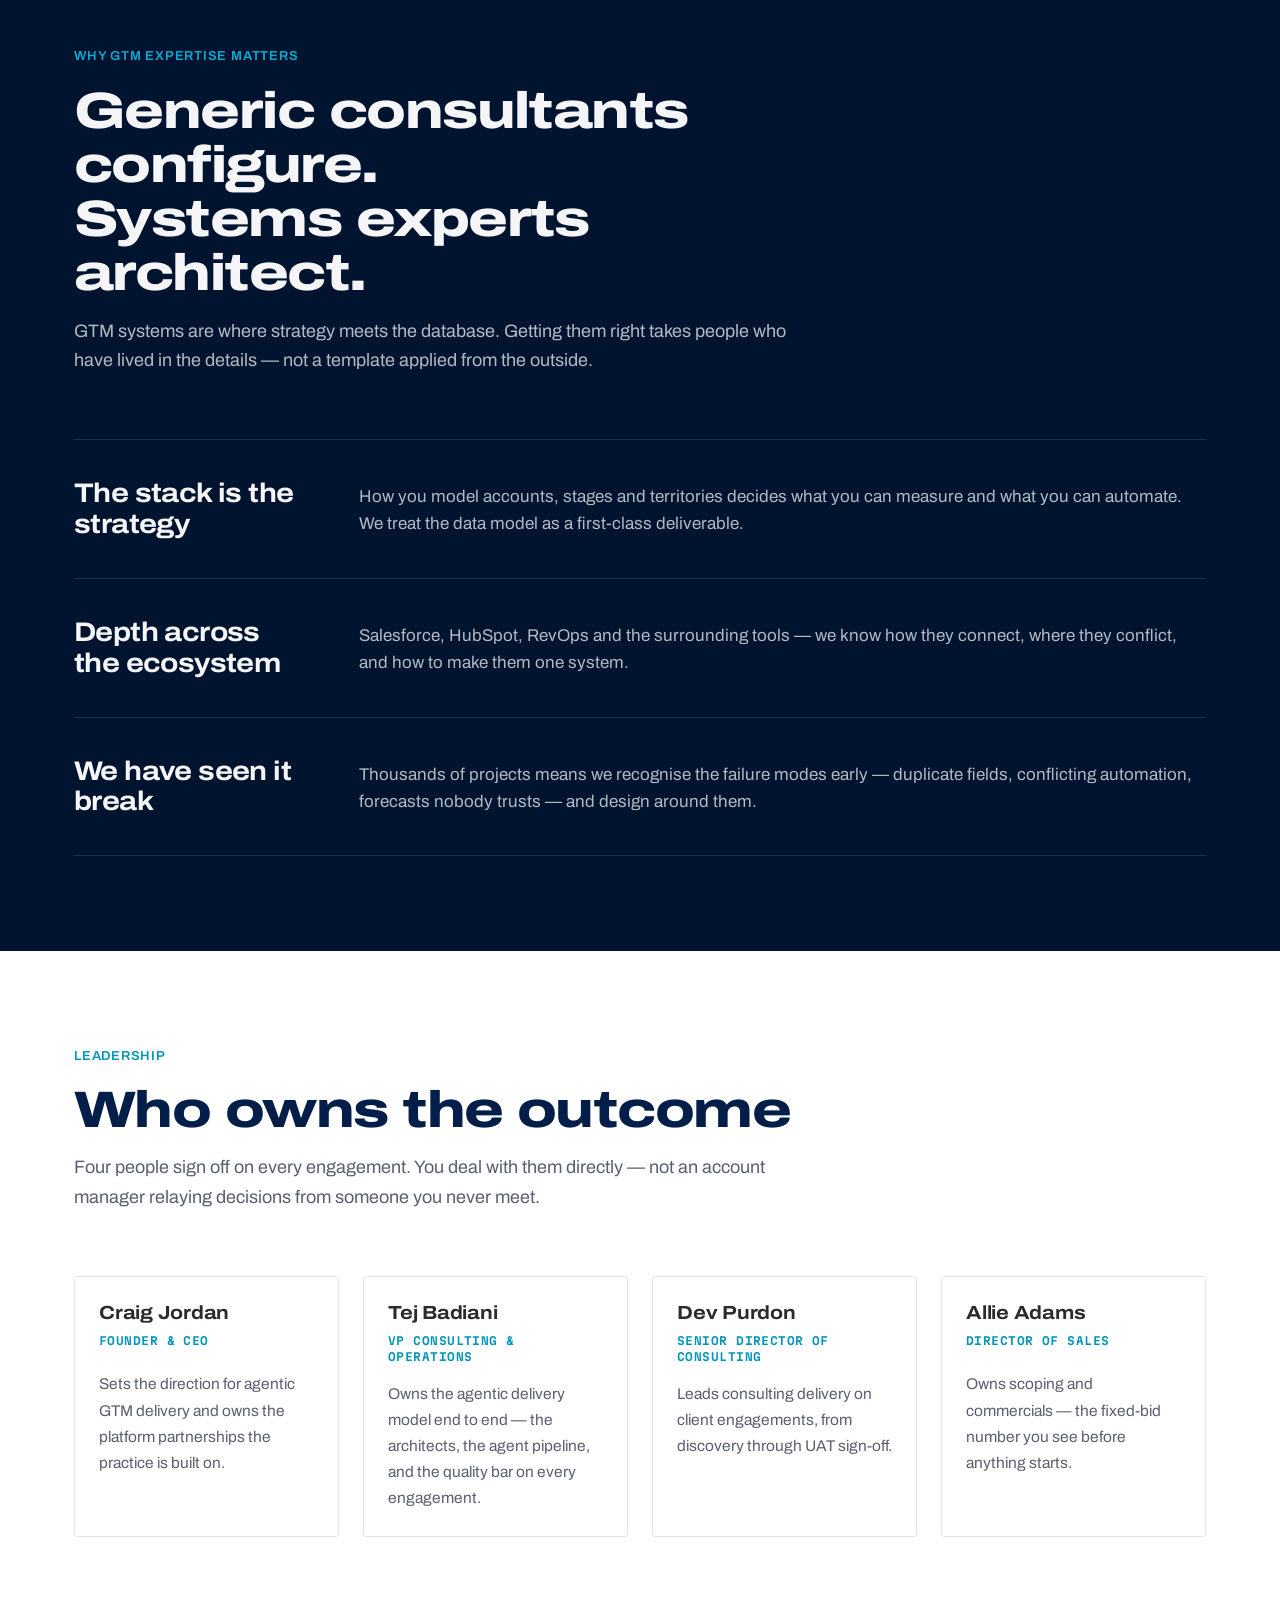
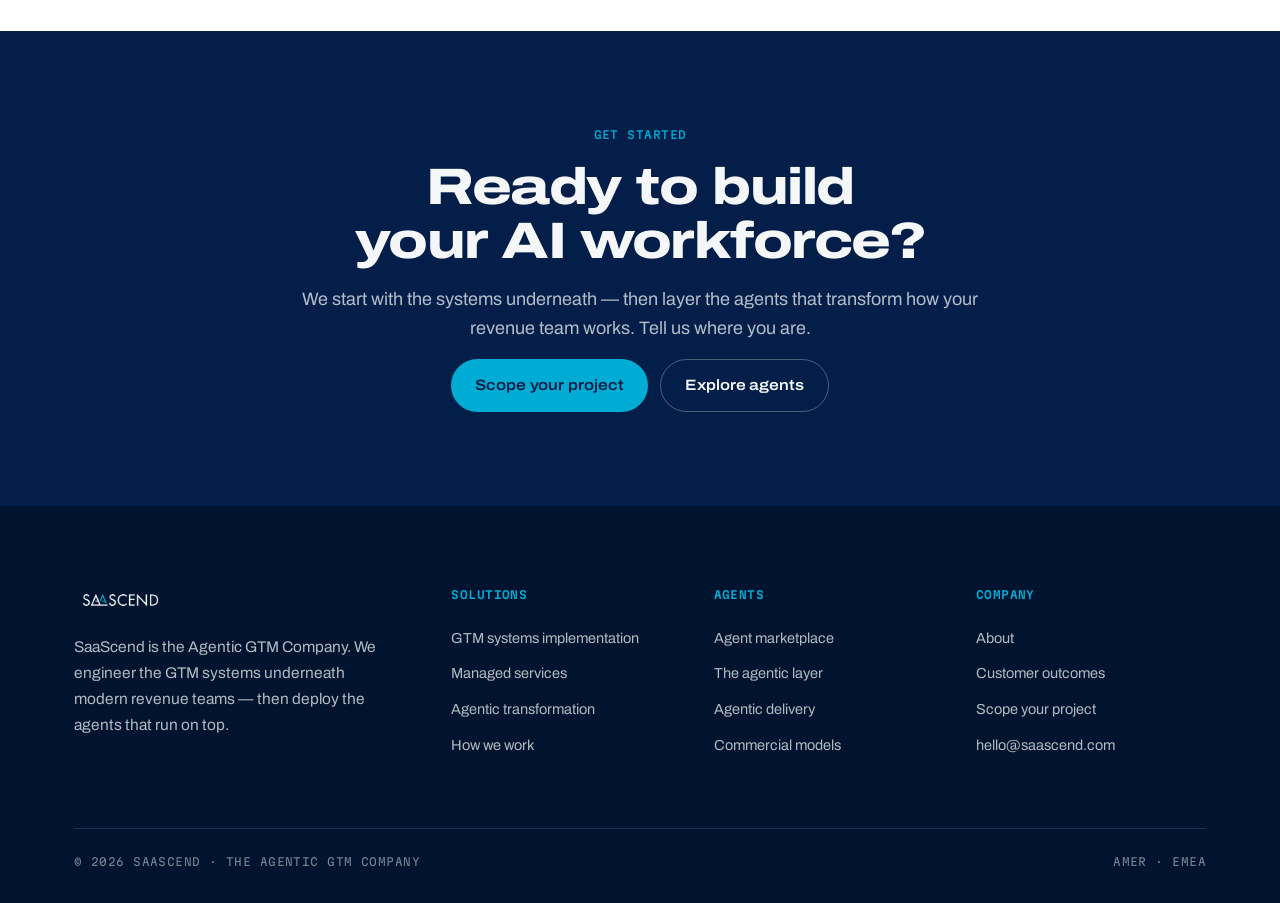
==== commit 2df31c48: "Merge type-and-affordance: Archivo variable-width type, scroll affordance" ====
--- a/about.html
+++ b/about.html
@@ -26,7 +26,7 @@
 <link rel="manifest" href="site.webmanifest">
 <link rel="preconnect" href="https://fonts.googleapis.com">
 <link rel="preconnect" href="https://fonts.gstatic.com" crossorigin>
-<link rel="stylesheet" href="https://fonts.googleapis.com/css2?family=Montserrat:wght@500;600;700;800&family=Open+Sans:wght@400;600&family=JetBrains+Mono:wght@500;600&display=swap">
+<link rel="stylesheet" href="https://fonts.googleapis.com/css2?family=Archivo:wdth,wght@62..125,400..900&family=Martian+Mono:wght@400..600&display=swap">
 <link rel="stylesheet" href="assets/site.css">
 <script>document.documentElement.classList.add('js');</script>
 </head>
--- a/assets/site.css
+++ b/assets/site.css
@@ -48,9 +48,13 @@
   --plate-hi:       rgba(255,255,255,0.065);
 
   /* Type */
-  --display: 'Montserrat', ui-sans-serif, system-ui, -apple-system, 'Segoe UI', sans-serif;
-  --body:    'Open Sans', ui-sans-serif, system-ui, -apple-system, 'Segoe UI', sans-serif;
-  --mono:    'JetBrains Mono', ui-monospace, 'SF Mono', Menlo, Consolas, monospace;
+  /* One family, two widths. Archivo's variable width axis carries the display
+     at expanded and the body at normal — a width contrast inside a single
+     family, rather than two ubiquitous Google faces bolted together.
+     Montserrat ExtraBold was the geometric-sans default that read as generated. */
+  --display: 'Archivo', ui-sans-serif, system-ui, -apple-system, 'Segoe UI', sans-serif;
+  --body:    'Archivo', ui-sans-serif, system-ui, -apple-system, 'Segoe UI', sans-serif;
+  --mono:    'Martian Mono', ui-monospace, 'SF Mono', Menlo, Consolas, monospace;
 
   /* Space (4px base) */
   --s1: 4px;  --s2: 8px;   --s3: 12px;  --s4: 16px;  --s5: 20px;
@@ -851,7 +855,7 @@
    company actually sells, so it now gets its own screen and assembles
    as you scroll: one layer per step, its copy swapping in beside it. */
 .seq { position: relative; background: var(--abyss); color: var(--on-dark); }
-.seq__track { height: 520vh; }
+.seq__track { height: 440vh; }
 .seq__stage {
   position: sticky; top: 0; height: 100vh;
   display: flex; align-items: center; overflow: hidden;
@@ -862,7 +866,7 @@
 }
 @media (max-width: 900px) {
   .seq__grid { grid-template-columns: 1fr; gap: 28px; }
-  .seq__track { height: 460vh; }
+  .seq__track { height: 400vh; }
 }
 
 .seq__copy { min-height: 15rem; position: relative; }
@@ -892,16 +896,20 @@
 }
 
 /* The plates. Built bottom-up, brightening as the argument rises. */
-.seq__plates { display: flex; flex-direction: column-reverse; gap: 8px; }
+.seq__plates {
+  display: flex; flex-direction: column-reverse; gap: 0;
+  border: 1px solid var(--rule-dark);
+}
 .plate {
   display: grid; grid-template-columns: 44px minmax(0,1fr);
   gap: var(--s4); align-items: center;
-  padding: clamp(14px, 2vw, 22px) clamp(16px, 2vw, 24px);
-  border: 1px solid var(--rule-dark);
-  border-radius: var(--radius-sm);
-  background: rgba(255,255,255,0.025);
-}
-html.js .plate { opacity: 0.16; }
+  padding: clamp(16px, 2.2vw, 26px) clamp(18px, 2vw, 26px);
+  border: 0; border-top: 1px solid var(--rule-dark);
+  border-radius: 0;
+  background: rgba(255,255,255,0.02);
+}
+.plate:last-child { border-top: 0; }   /* DOM last = visually top */
+html.js .plate { opacity: 0.34; }
 html.js .plate.is-built { opacity: 1; }
 html.js .plate {
   transition: opacity 380ms var(--ease-out),
@@ -909,7 +917,14 @@
               border-color 380ms var(--ease-out);
 }
 .plate.is-built { background: rgba(255,255,255,0.055); border-color: rgba(140,205,235,0.30); }
-.plate.is-current { background: rgba(0,172,212,0.14); border-color: rgba(0,172,212,0.55); }
+.plate.is-current { background: rgba(0,172,212,0.15); }
+/* The current layer carries a solid cyan edge on its leading side, so the
+   eye can find it without relying on the fill alone. */
+.plate.is-current::before {
+  content: ""; position: absolute; left: 0; top: 0; bottom: 0; width: 3px;
+  background: var(--cyan);
+}
+.plate { position: relative; }
 .plate__id {
   font-family: var(--mono); font-size: 0.6875rem; font-weight: 600;
   letter-spacing: 0.06em; color: var(--cyan);
@@ -951,12 +966,12 @@
     radial-gradient(1200px 700px at 78% 6%, rgba(0,172,212,0.17), transparent 64%),
     var(--abyss);
   color: var(--on-dark);
-  padding: calc(var(--nav-h) + clamp(36px,5.5vh,64px)) 0 clamp(32px,5vh,56px);
+  padding: calc(var(--nav-h) + clamp(28px,4vh,52px)) 0 clamp(24px,3.5vh,44px);
 }
 .open__display {
   font-family: var(--display); font-weight: 800;
-  font-size: clamp(2.6rem, 8.6vw, 7rem);
-  line-height: 0.95; letter-spacing: -0.045em;
+  font-size: clamp(2.3rem, 6.6vw, 5.25rem);
+  line-height: 0.98; letter-spacing: -0.045em;
   text-wrap: balance; max-width: 18ch;
 }
 .open__display .accent { color: var(--cyan); }
@@ -967,14 +982,14 @@
 }
 .open__act { margin-top: clamp(32px, 4vw, 48px); }
 .open__foot {
-  margin-top: auto; padding-top: clamp(32px, 5vh, 56px);
+  margin-top: auto; padding-top: clamp(24px, 3.8vh, 44px);
   display: flex; flex-wrap: wrap; gap: clamp(24px, 5vw, 72px);
   font-family: var(--mono); font-size: 0.6875rem; letter-spacing: 0.12em;
   text-transform: uppercase; color: var(--on-dark-faint);
 }
 .open__foot b {
   display: block; font-family: var(--display); font-weight: 800;
-  font-size: clamp(1.5rem, 2.4vw, 2.125rem); letter-spacing: -0.03em;
+  font-size: clamp(1.5rem, 2.4vw, 2rem); letter-spacing: -0.03em;
   color: var(--on-dark); margin-bottom: 6px;
 }
 
@@ -1097,3 +1112,88 @@
 .field--ice .run b, .field--paper .run b { color: var(--navy); }
 .field--navy .run span, .field--abyss .run span { color: var(--on-dark-faint); }
 .field--ice .run span, .field--paper .run span { color: var(--ink-500); }
+
+
+/* =====================================================================
+   TYPE — width as the instrument
+   Display sits at Archivo's expanded width with weight and negative
+   tracking; body drops to normal width. The mono is Martian Mono, which
+   is wide by design, so its tracking comes back down to near zero.
+   ===================================================================== */
+.t-display, .t-h1, .t-h2, .t-h3, .t-h4,
+.open__display, .tile__name, .statement, .bignum, .seq__name,
+.trow__k, .quiz__stage, .metric b, .run b, .hero__meta b, .open__foot b,
+.rung__t, .plate__name, .btn, .pill, .filter {
+  font-stretch: expanded;
+}
+.t-h3, .t-h4, .btn, .pill, .filter, .rung__t, .plate__name, .trow__k {
+  font-stretch: semi-expanded;
+}
+.t-display, .open__display, .tile__name, .statement, .bignum, .seq__name {
+  font-weight: 700;
+}
+body, .t-body, .t-lead, .t-small, p, .trow__v, .tile__line, .seq__note {
+  font-stretch: normal;
+}
+.t-sys, .t-eyebrow, .chip, .agent__team, .person__role, .layer__id,
+.plate__id, .seq__id, .seq__caps, .seq__foot, .roster__team, .run span,
+.metric span, .open__foot, .weak__id, .weak__s, .field > label, .foot h4,
+.foot__base, .sow__hd, .sow__note, .filter__n {
+  font-stretch: normal;
+  letter-spacing: 0.04em;
+}
+.t-eyebrow { letter-spacing: 0.06em; }
+
+
+/* =====================================================================
+   SCROLL AFFORDANCE
+   The pinned sequence gave no signal that scrolling was what advanced it,
+   and no sense of how far through you were. Both are now explicit: a
+   segmented rail that fills per step, a counter, and a cue that retires
+   itself once the reader has clearly understood.
+   ===================================================================== */
+.seq__meter {
+  display: flex; align-items: center; gap: var(--s4);
+  margin-bottom: clamp(20px, 3vw, 32px);
+}
+.seq__ticks { display: flex; gap: 4px; flex: 1; }
+.seq__tick {
+  height: 2px; flex: 1; background: rgba(255,255,255,0.14);
+  transition: background-color 300ms var(--ease-out);
+}
+.seq__tick.is-on { background: var(--cyan); }
+.seq__count {
+  font-family: var(--mono); font-size: 0.6875rem; font-weight: 500;
+  letter-spacing: 0.04em; color: var(--on-dark-faint); flex: 0 0 auto;
+  font-variant-numeric: tabular-nums;
+}
+.seq__count b { color: var(--cyan); font-weight: 600; }
+
+.seq__cue {
+  display: inline-flex; align-items: center; gap: 10px;
+  margin-top: clamp(28px, 4vw, 40px);
+  font-family: var(--mono); font-size: 0.6875rem; letter-spacing: 0.1em;
+  text-transform: uppercase; color: var(--on-dark-faint);
+}
+.seq__cue svg { display: block; }
+html.js .seq__cue { transition: opacity 400ms var(--ease-out); }
+.seq.is-moving .seq__cue { opacity: 0; }
+@media (prefers-reduced-motion: no-preference) {
+  .seq__cue svg { animation: nudge 1.9s var(--ease-in-out) infinite; }
+}
+@keyframes nudge {
+  0%, 62%, 100% { transform: translateY(0); }
+  78% { transform: translateY(4px); }
+}
+html:not(.js) .seq__meter, html:not(.js) .seq__cue { display: none; }
+
+/* Laptop-height viewports: the hero's job is to land the promise and the
+   proof together, so it gives up vertical air rather than pushing the
+   numbers under the fold. */
+@media (max-height: 780px) {
+  .open { padding-top: calc(var(--nav-h) + 20px); padding-bottom: 20px; }
+  .open__display { font-size: clamp(2.1rem, 5vw, 3.75rem); }
+  .open__sub { margin-top: 18px; }
+  .open__act { margin-top: 24px; }
+  .open__foot { padding-top: 24px; }
+}
